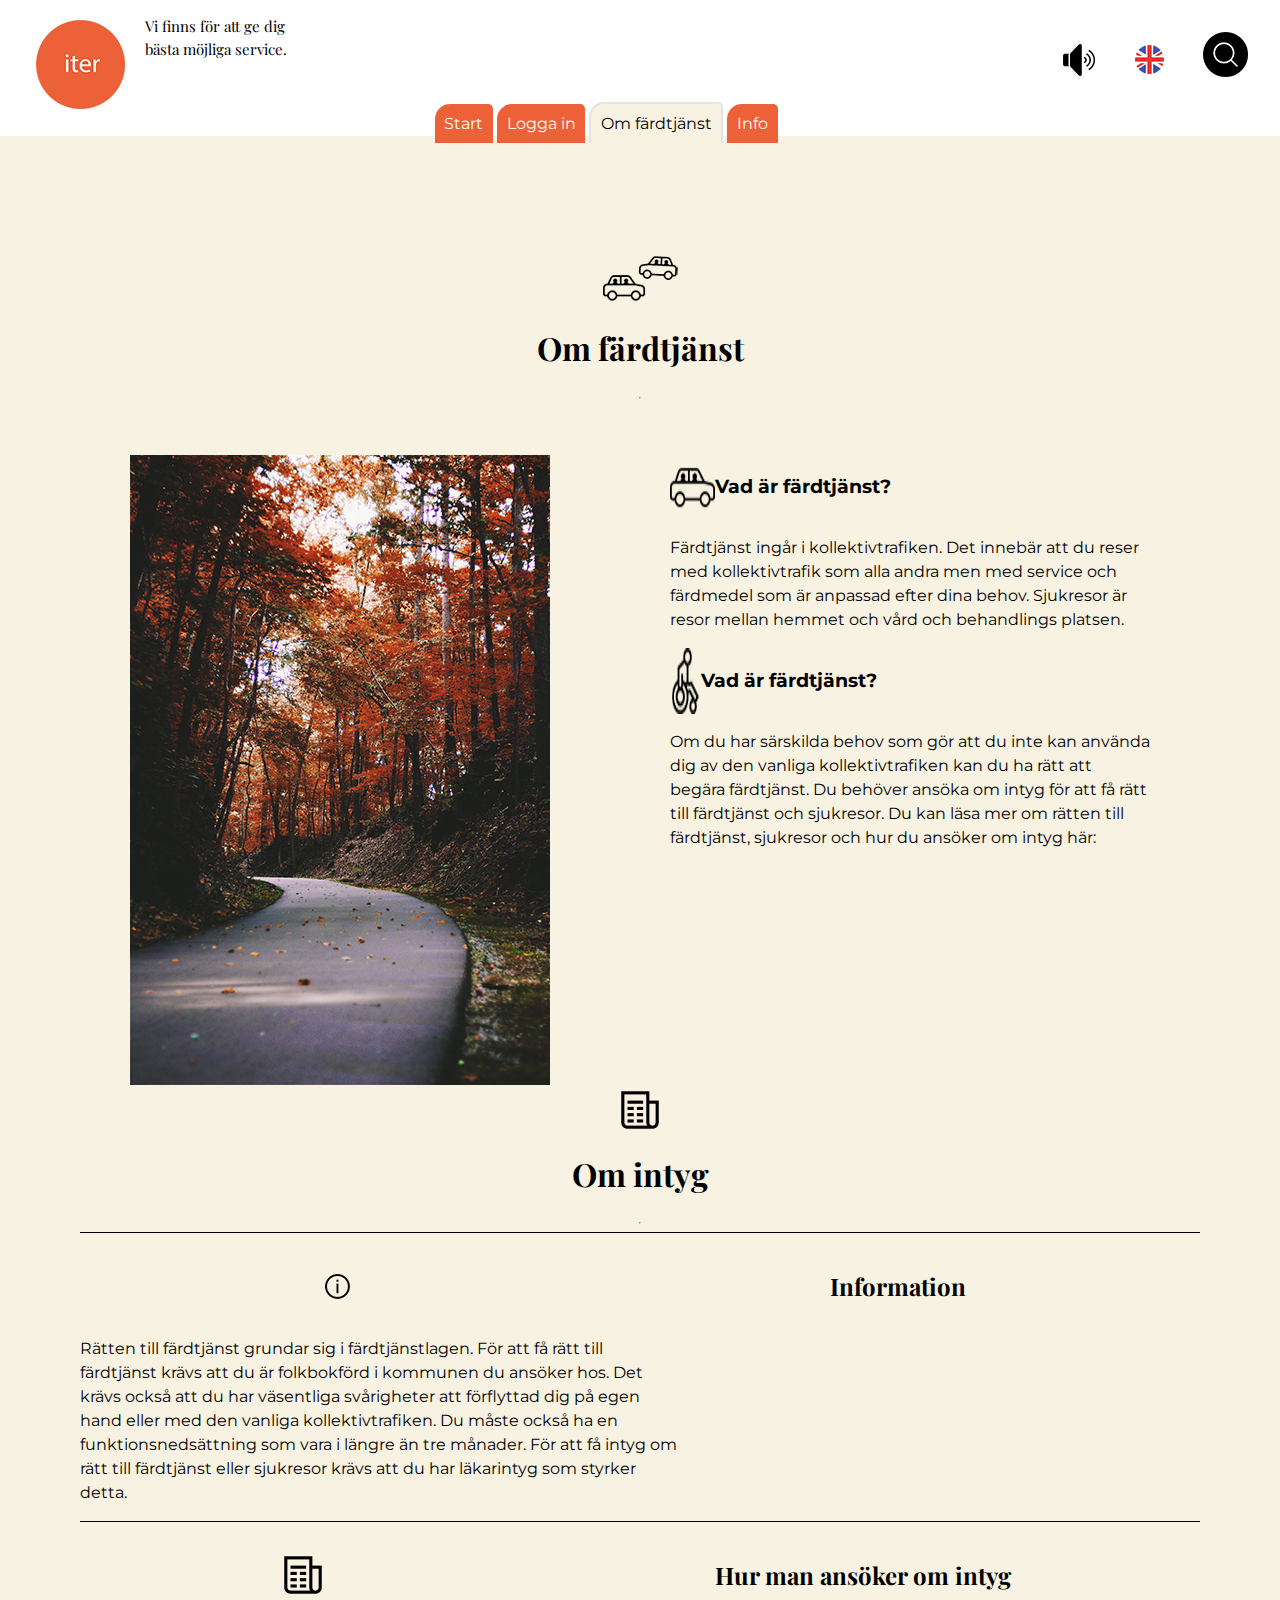
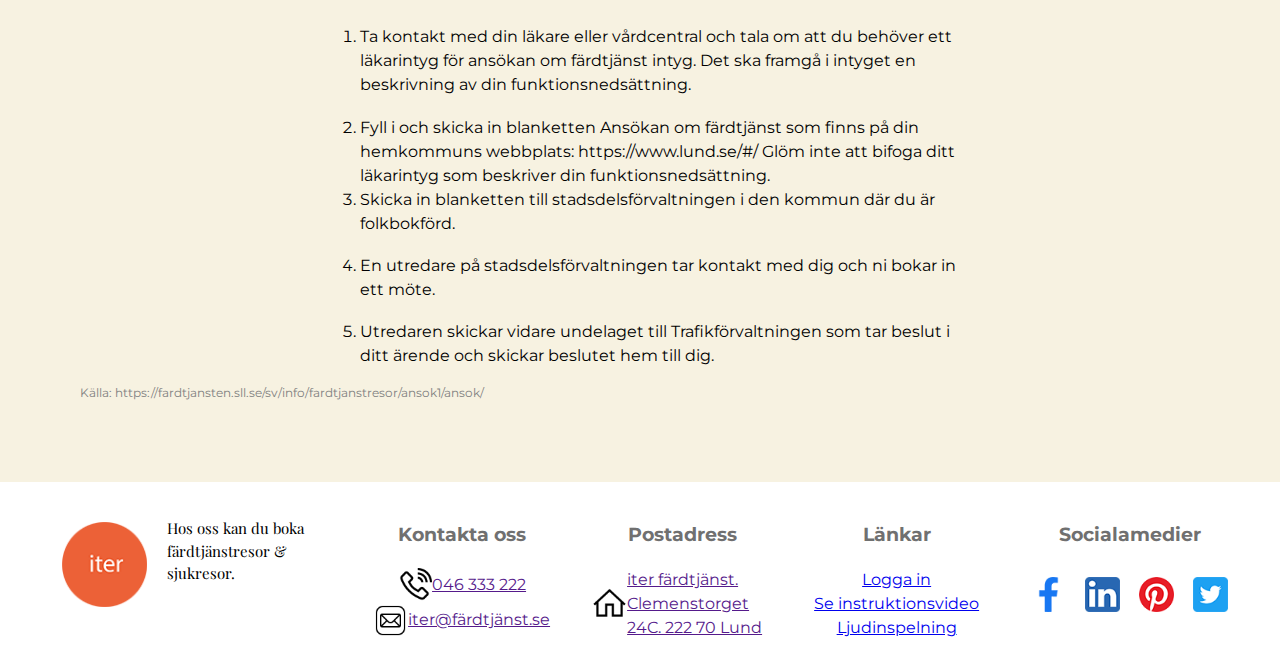
==== about.html @ 93d80b5a "Webbanvänbarhet" ====
<!DOCTYPE html>
<html lang="sv">

<head>
    <!--*** Projekt webbanvändbarehet by Cristina Löfqvist Mid Sweden university Jan 2021 ***-->
    <meta charset="UTF-8">
    <meta name="viewport" content="width=device-width, initial-scale=1.0">
    <link rel="stylesheet" type="text/css" href="./Assets/styles.css" />
    <script src="https://ajax.googleapis.com/ajax/libs/jquery/3.5.1/jquery.min.js"></script>
    <script src="./index.js"></script>
    <title>Projekt färdtjänst</title>
</head>

<body onresize="toggleOpen('burgerMenu','mainNav', 'flex' )">
    <header class="flexbox flex-justify-space-between">
        <div class="logoPitch flexbox">
            <a href="index.html" class="logotype"><img src='./Assets/logo.png' alt="logotype" /></a>
            <p class="pitch">Vi finns för att ge dig
                bästa möjliga
                service.</p>
        </div>
        <div class="flexbox flex-direction-column flex-justify-flex-end">
        <nav class="mainNav" id="mainNav">
           <a href="index.html">Start</a>
            <a href="login.html">Logga in</a>
            <span class="Lighter"><a href="about.html">Om färdtjänst</a></span>
            <a href="info.html">Info</a>
        </nav>
    </div>
        <!--Burger meny toggles open when window resize-->
        <div id="burgerMenu" onclick="toggleOpen('burgerMenu','mainNav','flex')">
            <div class="burgerBun"></div>
            <div class="burgerBun"></div>
            <div class="burgerBun"></div>
        </div>

        <div class="rightHeader">
            <img src="./Assets/icons8-sound-50.png" alt="icon of speaker">
            <img src="./Assets/icons8-great-britain-48.png" alt="flag of great britain">
            <img src="./Assets/search.png" alt="searchicon">
        </div>
    </header>
    <main>
        <div class="flexbox flex-direction-column flex-align-i-center">
            <img src="./Assets/returningcars.png" alt="icon of cars" />
            <h1>Om färdtjänst</h1>
            <hr>
        </div>
        <div class="aboutDiv">
            <img src="./Assets/elijah-m-henderson-DMED-sOt1Ak-unsplash.jpg" alt="phtograph ofroad in fall">
            <div>
                <article>
                    <div class="flexwrapperArticle">
                        <img src="./Assets/icons8-people-in-car-side-view-50.png" alt="icon of car"/>
                        <h3>Vad är färdtjänst?</h3>
                    </div>
                    <p>Färdtjänst ingår i kollektivtrafiken. Det innebär att du
                        reser med kollektivtrafik som alla andra men med service och färdmedel
                        som är anpassad efter dina behov.
                        Sjukresor är resor mellan hemmet och vård och behandlings platsen. </p>
                </article>
                <article>
                    <div class="flexwrapperArticle">
                        <img src="./Assets/disabled-people.png" alt="icon of person in wheelechair"/>
                        <h3>Vad är färdtjänst?</h3>
                    </div>
                    <p>Om du har särskilda behov som gör att du inte kan
                        använda dig av den vanliga kollektivtrafiken kan du
                        ha rätt att begära färdtjänst. Du behöver ansöka om
                        intyg för att få rätt till färdtjänst och sjukresor.
                        Du kan läsa mer om rätten till färdtjänst, sjukresor
                        och hur du ansöker
                        om intyg här:
                    </p>
                </article>
            </div>
        </div>
        <div class="flexbox flex-direction-column flex-align-i-center">
            <img src="./Assets/icons8-news-50.png" alt="icon of certificat"/>
            <h1>Om intyg</h1>
            <span><hr></span>
        </div>
        <div class="flexbox flex-direction-row flexbox flex-align-i-center flex-justify-space-around infoDiv">
            <img class="infoicon" src="./Assets/icons8-info-50.png" alt="icon of info"/>
            <h2>Information</h2>
        </div>
        <p class="flexbox flex-direction-column flexbox flex-align-i-center flex-justify-space-around"> Rätten till
            färdtjänst grundar sig i färdtjänstlagen.
            För att få rätt till färdtjänst krävs att du är folkbokförd i
            kommunen du ansöker hos. Det krävs också att du har väsentliga
            svårigheter att förflyttad dig på egen hand eller med den vanliga
            kollektivtrafiken. Du måste också ha en funktionsnedsättning som
            vara i längre än tre månader. För att få intyg om rätt till färdtjänst
            eller sjukresor krävs att du har läkarintyg som styrker detta.
        </p>


        <div class="flexbox flex-direction-row  flex-align-i-center flex-justify-space-around infoDiv">
            <img class="infoicon" src="./Assets/icons8-news-50.png" alt="icon of certificat" />
            <h2>Hur man ansöker om intyg</h2>
        </div>
        <ol class="flexbox flex-direction-column flexbox flex-align-i-center flex-justify-space-around">
            <li>Ta kontakt med din läkare eller vårdcentral och tala om att du behöver ett läkarintyg för ansökan
                om färdtjänst intyg. Det ska framgå i intyget en beskrivning av din funktionsnedsättning.</li>
            <br>
            <li>Fyll i och skicka in blanketten Ansökan om färdtjänst som finns på din hemkommuns webbplats:
                https://www.lund.se/#/
                Glöm inte att bifoga ditt läkarintyg som beskriver din funktionsnedsättning. </li>
            <li>Skicka in blanketten till stadsdelsförvaltningen i den kommun där du är folkbokförd. </li>
            <br>
            <li>En utredare på stadsdelsförvaltningen tar kontakt med dig och ni bokar in ett möte. </li>
            <br>
            <li>Utredaren skickar vidare undelaget till Trafikförvaltningen som tar beslut i ditt ärende och
                skickar beslutet hem till dig.
            </li>
        </ol>
        <p class="source">Källa: https://fardtjansten.sll.se/sv/info/fardtjanstresor/ansok1/ansok/</p>

    </main>
    <footer class="flexbox flex-justify-space-evenly">
        <div class=" logoPitch flexbox flex-direction-row">
            <img class="logo" src="./Assets/logo.png" alt="logotype">
            <div class="pitch">
                <p>Hos oss kan du boka färdtjänstresor & sjukresor.</p>
            </div>
        </div>
        <div class="footerMiddleDiv flexbox flex-direction-column flex-align-i-center">
            <h3>Kontakta oss</h3>
            <div class="flexbox flex-align-i-center flex-justify-space-around">
                <img src="./Assets/icons8-ringer-volume-50.png" alt="icon of phone">
                <a href="">046 333 222</a>
            </div>
            <div class="flexbox flex-align-i-center flex-justify-space-around">
                <img src="./Assets/icons8-mail-50.png" alt="icon of mail">
                <a href="">iter@färdtjänst.se</a>
            </div>
        </div>
        <div class=" maxWidth footerMiddleDiv flexbox flex-direction-column flex-align-i-center">
            <h3>Postadress</h3>
            <div class="flexbox flex-align-i-center flex-justify-space-around">
                <img src="./Assets/icons8-home-50.png" alt="icon of house">
                <a href="">iter färdtjänst. Clemenstorget 24C. 222 70 Lund</a>
            </div>
        </div>
        <div class="footerMiddleDiv flexbox flex-direction-column flex-align-i-center">
            <h3>Länkar</h3>
            <a href="login.html">Logga in</a>
            <a href="about.html">Se instruktionsvideo</a>
            <a href="info.html">Ljudinspelning</a>
        </div>
        <div class="footerMiddleDiv flexbox flex-align-i-center">
            
                <h3 class="flex-justify-center">Socialamedier</h3>
                <div class="socialMediaIcon flexbox flex-direction-row">
                <a href="https://www.facebook.com/"><img
                        src="./Assets/iconfinder_1_Facebook2_colored_svg_5296500.png" alt="facebookicon"></a>
                <a href="https://www.linkedin.com/"><img
                        src="./Assets/iconfinder_1_Linkedin_unofficial_colored_svg_5296501.png" alt="linkedin icon"></a>
                <a href="https://www.pinterest.com/"><img
                        src="./Assets/iconfinder_1_Pinterest_colored_svg_5296503.png" alt="pinterest icon"></a>
                <a href="https://www.twitter.com/"><img
                        src="./Assets/iconfinder_1_Twitter3_colored_svg_5296516.png" alt="twitter icon"></a>
            </div>
        </div>
    </footer>

</body>

</html>
---- Assets/styles.css ----
@import url('./normalize-browser.css');
@import url('./flexbox-style-template.css');
@import url('https://fonts.googleapis.com/css2?family=Montserrat:ital,wght@0,100;0,300;0,400;0,500;0,600;0,900;1,100;1,300;1,500;1,600;1,900&family=Playfair+Display:ital,wght@0,400;0,800;0,900;1,400;1,500;1,600;1,900&display=swap');
/*** Projekt webbanvändbarehet by Cristina Löfqvist Mid Sweden university Jan 2021 ***/

body {
    background-color: #f7f2e1;
    width: 100%;
}

h3, label, button, li {
    font-family: 'Montserrat', sans-serif;
    max-width: 600px;
    line-height: 150%;
}

footer h1, footer h2, footer h3, footer h4 {
    color: #707070;
}

.logo {
    max-width: 85px;
    max-height: 85px;
}

h1, h2, h4, h5, h6, .pitch, .pitch p {
    font-family: 'Playfair Display', serif;
}

#fontII {
    font-family: 'Montserrat', sans-serif;
    font-style: bold;
}

p, a {
    font-family: 'Montserrat', sans-serif;
    max-width: 600px;
    line-height: 150%;
}

.logotype {
    height: fit-content;
}

.pitch {
    max-width: 164px;
    font-size: 15px;
    line-height: 150%;
}

.logoPitch {
    width: fit-content;
    height: fit-content;
}

.logoPitch img {
    padding: 20px;
}

header, footer {
    background-color: white;
}

.w-100 {
    width: 100%;
}

.w-50 {
    width: 50%;
}

.w-25 {
    width: 25%;
}

.w-40 {
    width: 40%;
}

.mainNav a {
    background-color: #EC6137;
    color: #FEFCF6;
    padding: 0.6em;
    border-radius: 15px 5px 0px 0px;
}

.mainNav a:link {
    text-decoration: none;
}

.mainNav a:hover {
    border-style: solid;
    border-color: #EC6137;
    background-color: #FEFCF6;
    color: black;
}

nav .Lighter a {
    border-top: 2px solid;
    border-left: 2px solid;
    border-right: 2px solid;
    border-bottom: 0px solid;
    border-color: #E4E4E4;
    background-color: #f7f2e1;
    color: black;
}

.Lighter a:hover {
    background-color: #E4E4E4;
    color: black;
    border-style: none;
}

.rightHeader img {
    padding-left: 2em;
}

#firtsMainImg {
    max-width: 295px;
    max-height: 295px;
    float: right;
}

.maxWidth {
    max-width: 180px;
}

main {
    margin: 5em;
    margin-top: 7em;
}

.mainFirstPage p {
    max-width: 550px;
}

.socialMediaIcon img {
    padding: 0.6em;
    height: 45px;
    width: auto;
}

/*Style forcolored links in main homepage*/

#blue {
    background: rgba(204, 225, 224, 0.8);
    width: 234px;
    height: 152px;
    display: flex;
    flex-direction: column;
    align-items: center;
    justify-content: center;
    margin: 2em;
}

#green {
    background: rgba(83, 94, 99, 0.8);
    width: 234px;
    height: 152px;
    display: flex;
    flex-direction: column;
    align-items: center;
    justify-content: center;
    margin: 2em;
    color: white;
}

#pink {
    background: rgba(247, 193, 189, 0.8);
    width: 234px;
    height: 152px;
    display: flex;
    flex-direction: column;
    align-items: center;
    justify-content: center;
    margin: 2em;
   
}

#purple {
    background: rgba(89, 60, 93, 0.8);
    width: 234px;
    height: 152px;
    display: flex;
    flex-direction: column;
    justify-content: center;
    align-items: center;
    margin: 2em;
    color: white;
}

#orange {
    background: rgba(236, 97, 55, 0.8);
    width: 234px;
    height: 152px;
    display: flex;
    flex-direction: column;
    align-items: center;
    justify-content: center;
    margin: 2em;
}

#orange:hover {
    background: rgba(236, 97, 55, 1.0);
} 
#green:hover{
    background: rgba(83, 94, 99, 1.0);
} 
#purple:hover{
    background: rgba(89, 60, 93, 1.0);
}
#pink:hover {
    background: rgba(247, 193, 189, 1.0);
}


#blue:hover {
    background: rgba(204, 225, 224, 1.0);
}

#orange a, #purple a, #green a {
    color: white;
}

.coloredLinks a {
    font-size: 20;
    font-weight: 500;
    max-width: 150px;
    text-align: center;
}

.coloredLinks a:hover {
    cursor: pointer;
    background-color: transparent;
}

.coloredLinks {
    justify-content: center;
    padding-bottom: 2em;
}

.loginMain {
    flex-direction: column;
    align-items: center;
}

form label {
    margin-bottom: 7%;
}

form input {
    margin-bottom: 1.8em;
    padding: 0.5em;
    font-family: 'Montserrat', sans-serif;
    color: grey;
    font-size: 90%;
}

.loginButton {
    background-color: #EC6137;
    color: white;
    max-width: 100px;
    max-height: auto;
    padding: 0.5em;
    margin: 0.5em;
    border: 1px solid #c1bebb;
}

button:hover, .loginButton:hover {
    background-color: white;
    color: #EC6137;
    cursor: pointer;
}

button:focus, .loginButton:focus {
    background-color: #c1bebb;
    cursor: pointer;
}

.infoDiv {
    border-top: 1px solid;
    color: black;
    padding-top: 20px;
}

.infoBox {
    border: 2px solid #c1bebb;
    padding: 1em;
    margin: 0.6em;
    max-width: 333px;
    font-size: 14px;
}

.extrapadd {
    padding-top: 12%;
}

.infoBox img {
    margin-left: 40%;
}

.aboutDiv {
    margin-top: 3em;
}

ol li {
    line-height: 150%;
}

.source {
    color: grey;
    font-size: 12px;
}

.infopageTopmain {
    margin-bottom: 5%;
}

.arrow {
    padding-left: 10px;
    padding-right: 10px;
}

.depatrButton {
    padding: 13px 10px;
    background-color: #fff;
    border: 1px solid #c1bebb;
    color: #6e6055;
    border-radius: 4px;
}

fieldset {
    border: 0;
}

label, input {
    padding: 0.5em;
    color: black;
    border: 1px solid #c1bebb;
}

.time {
    padding: 0.5em;
    color: black;
}

label {
    background-color: #E4E4E4;
}

input {
    background-color: #FFFFFF;
}

input ::placeholder {
    color: #E4E4E4;
    font-family: 'Playfair Display', serif;
}

.inputWrapper {
    display: -webkit-box;
    -webkit-box-orient: vertical;
    -webkit-line-clamp: 1;
    text-overflow: ellipsis;
}

.bokLabel {
    float: left;
    height: 18px;
}

.controls {
    margin-left: 0px;
}

.tmeselect-container {
    margin-left: 1.5em;
}

.selectWrapper {
    margin: 2em;
    border-radius: 4px;
    color: black;
}

.selectWrapper label {
    height: 19px;
}

#quantity {
    max-width: 50px;
}

.no-style {
    border-style: none;
    background-color: #f7f2e1;
}

.infoP {
    font-size: 14px;
    padding-top: 5%;
}

.infoicon {
    padding: 0.5em;
}

.bokboardTable {
    border: 1px solid #c1bebb;
}

.bokboardTable {
    background-color: #FFFFFF;
    border: 1px solid #c1bebb;
    padding: 1em;
    color: black;
    font-family: 'Montserrat', sans-serif;
}

.bokboardTable th, .bokboardTable td {
    padding: 20px;
}

.bokboardTableButton {
    border-radius: 45px;
    padding: 10px;
    background-color: #FFFFFF;
    box-shadow: 1px 2px #c1bebb;
}

.bokboardTableButton:hover {
    background-color: #EB6036;
    color: #FFFFFF;
}

/*flex grid structure*/

.flexGridContainer {
    display: grid;
    grid-template-columns: repeat(12, 1fr);
    grid-template-rows: 200px, auto, 200px;
    height: 100%;
    grid-template-areas: "h h h h h h h h h h h h" "m m m m m m m m m m m m" "f f f f f f f f f f f f";
}

header {
    grid-area: h;
    padding-left: 1em;
}

.rightHeader {
    padding-right: 2em;
    padding-top: 2em;
}

#maincontent {
    grid-area: m;
}

footer {
    grid-area: f;
    padding-bottom: 20px;
    padding-top: 20px;
}

.footerMiddleDiv img {
    max-height: 35px;
    max-width: 35px;
}

.extras {
    background-color: #FFFFFF;
}


/*mobile screens*/

@media only screen and (max-width:500px) {
    header {
        flex-direction: column;
    }
    footer {
        flex-direction: column;
        align-items: center;
    }
    .socialMediaIcon {
        flex-direction: column;
    }
    .firstPageMain, .mainFirstPage {
        display: flex;
        flex-direction: column;
    }
    .coloredLinks {
        flex-direction: column;
        align-items: center;
    }
    .infoBoxWrapper {
        flex-direction: column;
    }
    .alternativContainer {
        border: 2px solid #c1bebb;
        margin: 2em;
        padding: 2em;
    }

    .extras {
        flex-direction: column;
    }
    .fellow {
        padding:20px;
    }


}

/*tablet screen size*/

@media only screen and (min-width: 501px) and (max-width:799px) {
    header {
        flex-direction: column;
    }
    footer {
        flex-direction: column;
        align-items: center;
    }
    .firstPageMain, .mainFirstPage {
        display: flex;
        flex-direction: column;
        align-items: center;
    }
    #burgerMenu {
        height: 40px;
        width: 35px;
        display: flex;
        flex-direction: column;
        justify-content: space-evenly;
        z-index: 1001;
        padding: 5px;
    }
    #burgerMenu:hover {
        cursor: pointer;
    }
    .burgerBun {
        height: 4px;
        width: 100%;
        background: black;
        border-radius: 3px;
        transition: all 0.3s linear;
        position: relative;
        transform-origin: 1px;
        z-index: 1001;
    }
    #mainNav {
        transition: transform 0.3s ease-in-out;
        width: 300px;
        z-index: 2;
    }
    .coloredLinks {
        flex-direction: column;
    }
    .infoBoxWrapper {
        flex-direction: column;
    }
    .alternativContainer {
        border: 2px solid #c1bebb;
        margin: 2em;
        padding: 2em;
    }
    .fellow {
        padding:20px;
    }


    .extras {
        flex-direction: column;
    }
    #mainimg{
        width:100%;
        height:auto;
    }
}

/*Large screens*/

@media only screen and (min-width: 800px) {
    .footerMiddleDiv {
        flex-direction: column;
        align-items: center;
    }
    footer {
        flex-direction: row;
    }
    .coloredLinks {
        flex-direction: row;
    }
    .flexwrapperArticle {
        display: flex;
        flex-direction: row;
    }
    .aboutDiv {
        display: flex;
        justify-content: center;
        flex-direction: row;
    }
    .aboutDiv article {
        margin-left: 20%;
    }
    .infoBoxWrapper {
        flex-direction: row;
    }
    .alternativContainer {
        border: 2px solid #c1bebb;
        margin: 2em;
        padding: 2em;
        width: 40%;
    }
    .somepadding {
        margin-right: 1em;
    }
    .fellow {
        margin-bottom: 40px;
        padding-left: 40px;
        padding-right: 20px;
        padding-top:8px;
    }
    
    .dog {
        padding-right: 50px;
        padding-bottom:20px;
    }
    .extras {
        flex-direction: row;
    }

    .mainFirstPage {
        padding-left: 3em;
        font-size: 120%;
        margin-top: 4em;
    }

}
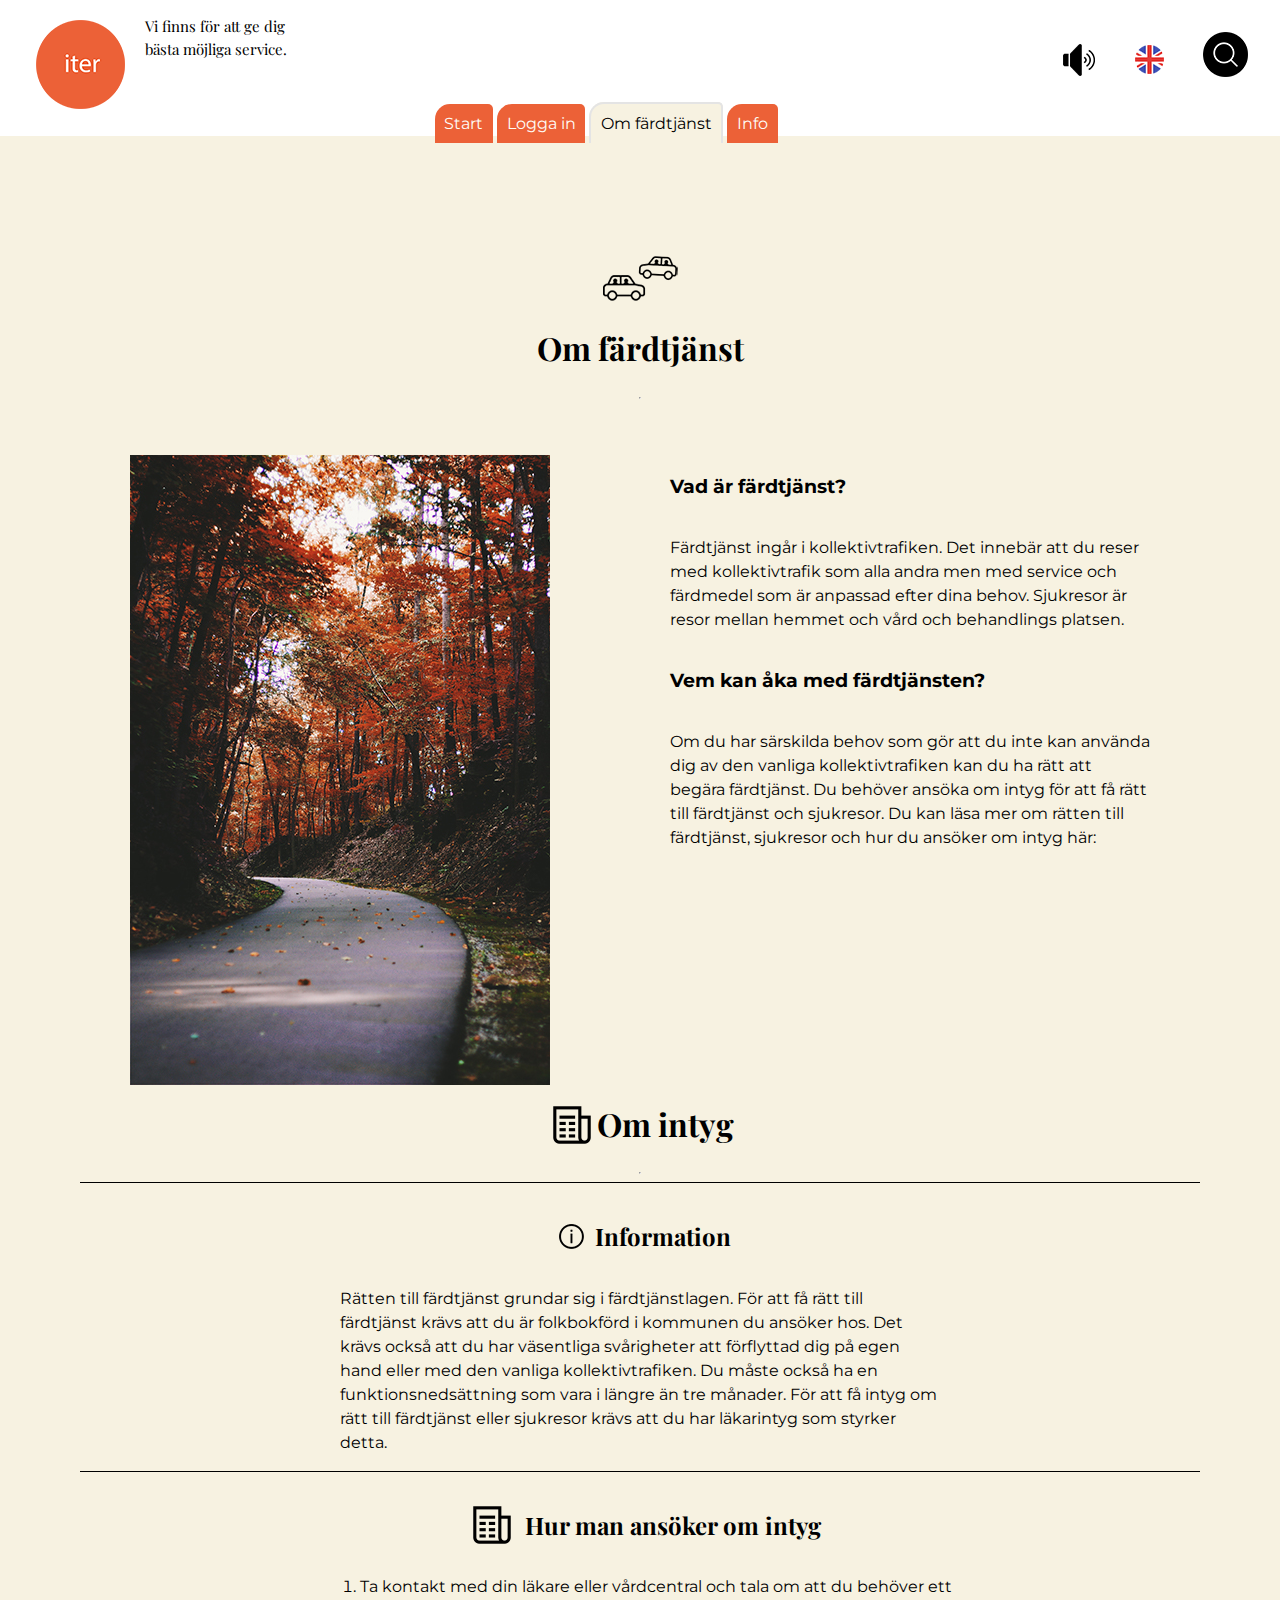
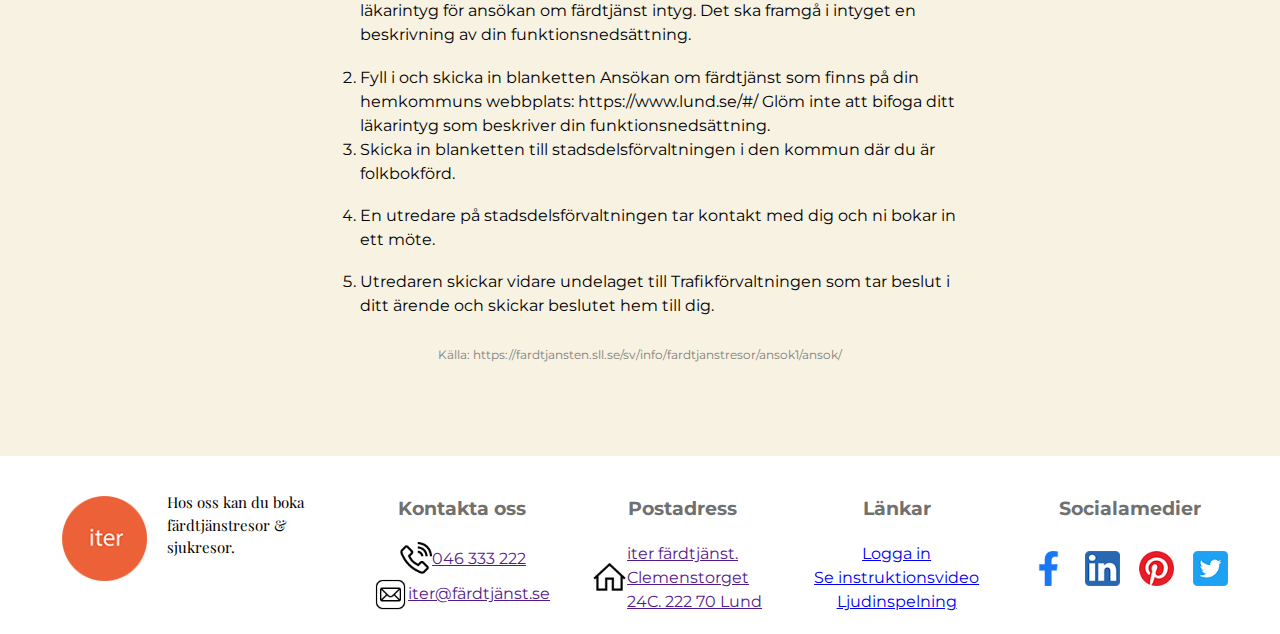
==== commit b24af544: "updates" ====
--- a/about.html
+++ b/about.html
@@ -20,13 +20,13 @@
                 service.</p>
         </div>
         <div class="flexbox flex-direction-column flex-justify-flex-end">
-        <nav class="mainNav" id="mainNav">
-           <a href="index.html">Start</a>
-            <a href="login.html">Logga in</a>
-            <span class="Lighter"><a href="about.html">Om färdtjänst</a></span>
-            <a href="info.html">Info</a>
-        </nav>
-    </div>
+            <nav class="mainNav" id="mainNav">
+                <a href="index.html">Start</a>
+                <a href="login.html">Logga in</a>
+                <span class="Lighter"><a href="about.html">Om färdtjänst</a></span>
+                <a href="info.html">Info</a>
+            </nav>
+        </div>
         <!--Burger meny toggles open when window resize-->
         <div id="burgerMenu" onclick="toggleOpen('burgerMenu','mainNav','flex')">
             <div class="burgerBun"></div>
@@ -51,7 +51,6 @@
             <div>
                 <article>
                     <div class="flexwrapperArticle">
-                        <img src="./Assets/icons8-people-in-car-side-view-50.png" alt="icon of car"/>
                         <h3>Vad är färdtjänst?</h3>
                     </div>
                     <p>Färdtjänst ingår i kollektivtrafiken. Det innebär att du
@@ -61,8 +60,7 @@
                 </article>
                 <article>
                     <div class="flexwrapperArticle">
-                        <img src="./Assets/disabled-people.png" alt="icon of person in wheelechair"/>
-                        <h3>Vad är färdtjänst?</h3>
+                        <h3>Vem kan åka med färdtjänsten?</h3>
                     </div>
                     <p>Om du har särskilda behov som gör att du inte kan
                         använda dig av den vanliga kollektivtrafiken kan du
@@ -76,46 +74,53 @@
             </div>
         </div>
         <div class="flexbox flex-direction-column flex-align-i-center">
-            <img src="./Assets/icons8-news-50.png" alt="icon of certificat"/>
-            <h1>Om intyg</h1>
-            <span><hr></span>
+            <div class="flexbox flex-direction-row flex-align-i-center">
+                <img src="./Assets/icons8-news-50.png" alt="icon of certificat" />
+                <h1>Om intyg</h1>
+            </div>
+            <span>
+                <hr></span>
         </div>
-        <div class="flexbox flex-direction-row flexbox flex-align-i-center flex-justify-space-around infoDiv">
-            <img class="infoicon" src="./Assets/icons8-info-50.png" alt="icon of info"/>
-            <h2>Information</h2>
+        <div class="flexbox flex-direction-column flexbox flex-align-i-center flex-justify-space-around infoDiv">
+            <div class="flexbox flex-direction-row flex-align-i-center">
+
+                <img class="infoicon" src="./Assets/icons8-info-50.png" alt="icon of info" />
+                <h2>Information</h2>
+            </div>
+            <p class="flexbox flex-direction-column flexbox flex-align-i-center flex-justify-space-around"> Rätten till
+                färdtjänst grundar sig i färdtjänstlagen.
+                För att få rätt till färdtjänst krävs att du är folkbokförd i
+                kommunen du ansöker hos. Det krävs också att du har väsentliga
+                svårigheter att förflyttad dig på egen hand eller med den vanliga
+                kollektivtrafiken. Du måste också ha en funktionsnedsättning som
+                vara i längre än tre månader. För att få intyg om rätt till färdtjänst
+                eller sjukresor krävs att du har läkarintyg som styrker detta.
+            </p>
         </div>
-        <p class="flexbox flex-direction-column flexbox flex-align-i-center flex-justify-space-around"> Rätten till
-            färdtjänst grundar sig i färdtjänstlagen.
-            För att få rätt till färdtjänst krävs att du är folkbokförd i
-            kommunen du ansöker hos. Det krävs också att du har väsentliga
-            svårigheter att förflyttad dig på egen hand eller med den vanliga
-            kollektivtrafiken. Du måste också ha en funktionsnedsättning som
-            vara i längre än tre månader. För att få intyg om rätt till färdtjänst
-            eller sjukresor krävs att du har läkarintyg som styrker detta.
-        </p>
 
+        <div class="flexbox flex-direction-column flex-align-i-center flex-justify-space-around infoDiv">
+            <div class="flexbox flex-direction-row flex-align-i-center">
 
-        <div class="flexbox flex-direction-row  flex-align-i-center flex-justify-space-around infoDiv">
-            <img class="infoicon" src="./Assets/icons8-news-50.png" alt="icon of certificat" />
-            <h2>Hur man ansöker om intyg</h2>
+                <img class="infoicon" src="./Assets/icons8-news-50.png" alt="icon of certificat" />
+                <h2>Hur man ansöker om intyg</h2>
+            </div>
+            <ol class="flexbox flex-direction-column flexbox flex-align-i-center flex-justify-space-around">
+                <li>Ta kontakt med din läkare eller vårdcentral och tala om att du behöver ett läkarintyg för ansökan
+                    om färdtjänst intyg. Det ska framgå i intyget en beskrivning av din funktionsnedsättning.</li>
+                <br>
+                <li>Fyll i och skicka in blanketten Ansökan om färdtjänst som finns på din hemkommuns webbplats:
+                    https://www.lund.se/#/
+                    Glöm inte att bifoga ditt läkarintyg som beskriver din funktionsnedsättning. </li>
+                <li>Skicka in blanketten till stadsdelsförvaltningen i den kommun där du är folkbokförd. </li>
+                <br>
+                <li>En utredare på stadsdelsförvaltningen tar kontakt med dig och ni bokar in ett möte. </li>
+                <br>
+                <li>Utredaren skickar vidare undelaget till Trafikförvaltningen som tar beslut i ditt ärende och
+                    skickar beslutet hem till dig.
+                </li>
+            </ol>
+            <p class="source">Källa: https://fardtjansten.sll.se/sv/info/fardtjanstresor/ansok1/ansok/</p>
         </div>
-        <ol class="flexbox flex-direction-column flexbox flex-align-i-center flex-justify-space-around">
-            <li>Ta kontakt med din läkare eller vårdcentral och tala om att du behöver ett läkarintyg för ansökan
-                om färdtjänst intyg. Det ska framgå i intyget en beskrivning av din funktionsnedsättning.</li>
-            <br>
-            <li>Fyll i och skicka in blanketten Ansökan om färdtjänst som finns på din hemkommuns webbplats:
-                https://www.lund.se/#/
-                Glöm inte att bifoga ditt läkarintyg som beskriver din funktionsnedsättning. </li>
-            <li>Skicka in blanketten till stadsdelsförvaltningen i den kommun där du är folkbokförd. </li>
-            <br>
-            <li>En utredare på stadsdelsförvaltningen tar kontakt med dig och ni bokar in ett möte. </li>
-            <br>
-            <li>Utredaren skickar vidare undelaget till Trafikförvaltningen som tar beslut i ditt ärende och
-                skickar beslutet hem till dig.
-            </li>
-        </ol>
-        <p class="source">Källa: https://fardtjansten.sll.se/sv/info/fardtjanstresor/ansok1/ansok/</p>
-
     </main>
     <footer class="flexbox flex-justify-space-evenly">
         <div class=" logoPitch flexbox flex-direction-row">
@@ -149,17 +154,17 @@
             <a href="info.html">Ljudinspelning</a>
         </div>
         <div class="footerMiddleDiv flexbox flex-align-i-center">
-            
-                <h3 class="flex-justify-center">Socialamedier</h3>
-                <div class="socialMediaIcon flexbox flex-direction-row">
-                <a href="https://www.facebook.com/"><img
-                        src="./Assets/iconfinder_1_Facebook2_colored_svg_5296500.png" alt="facebookicon"></a>
+
+            <h3 class="flex-justify-center">Socialamedier</h3>
+            <div class="socialMediaIcon flexbox flex-direction-row">
+                <a href="https://www.facebook.com/"><img src="./Assets/iconfinder_1_Facebook2_colored_svg_5296500.png"
+                        alt="facebookicon"></a>
                 <a href="https://www.linkedin.com/"><img
                         src="./Assets/iconfinder_1_Linkedin_unofficial_colored_svg_5296501.png" alt="linkedin icon"></a>
-                <a href="https://www.pinterest.com/"><img
-                        src="./Assets/iconfinder_1_Pinterest_colored_svg_5296503.png" alt="pinterest icon"></a>
-                <a href="https://www.twitter.com/"><img
-                        src="./Assets/iconfinder_1_Twitter3_colored_svg_5296516.png" alt="twitter icon"></a>
+                <a href="https://www.pinterest.com/"><img src="./Assets/iconfinder_1_Pinterest_colored_svg_5296503.png"
+                        alt="pinterest icon"></a>
+                <a href="https://www.twitter.com/"><img src="./Assets/iconfinder_1_Twitter3_colored_svg_5296516.png"
+                        alt="twitter icon"></a>
             </div>
         </div>
     </footer>
--- a/Assets/styles.css
+++ b/Assets/styles.css
@@ -138,6 +138,11 @@
     padding: 0.6em;
     height: 45px;
     width: auto;
+}
+
+.icon {
+    width: 45px;
+    height:45px;
 }
 
 /*Style forcolored links in main homepage*/
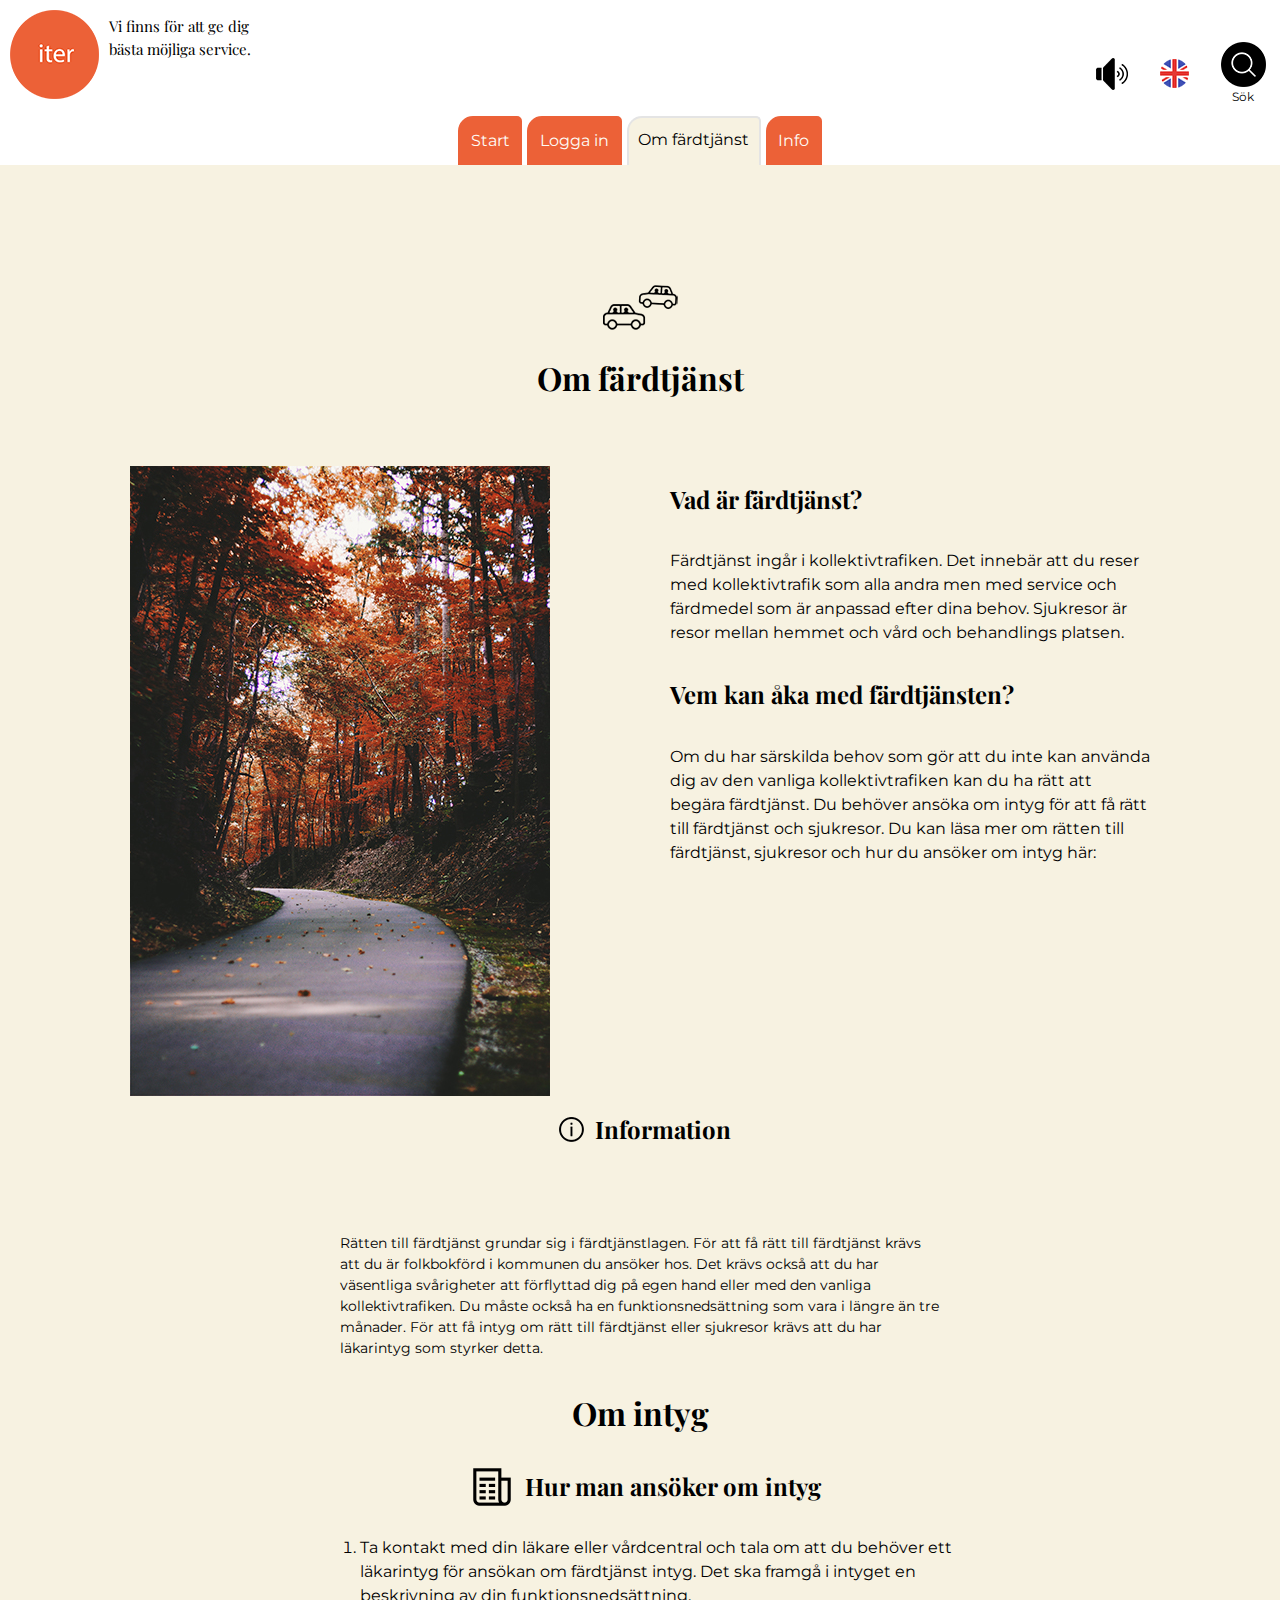
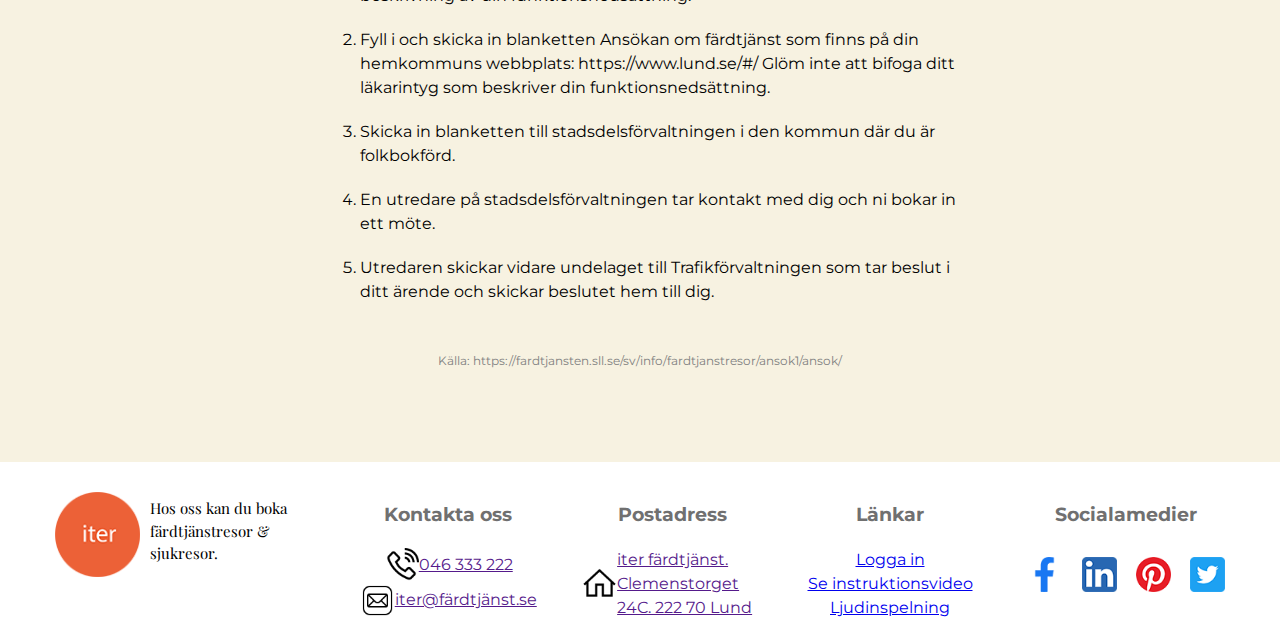
==== commit ac36204e: "validated" ====
--- a/about.html
+++ b/about.html
@@ -11,47 +11,53 @@
     <title>Projekt färdtjänst</title>
 </head>
 
-<body onresize="toggleOpen('burgerMenu','mainNav', 'flex' )">
+<body>
     <header class="flexbox flex-justify-space-between">
-        <div class="logoPitch flexbox">
-            <a href="index.html" class="logotype"><img src='./Assets/logo.png' alt="logotype" /></a>
-            <p class="pitch">Vi finns för att ge dig
-                bästa möjliga
-                service.</p>
+        <div class="flexbox flex-align-i-center flex-direction-row flex-justify-space-between w-100">
+            <div class="logoPitch flexbox">
+                <a href="index.html" class="logotype"><img src='./Assets/logo.png' alt="logotype" /></a>
+                <p class="pitch">Vi finns för att ge dig
+                    bästa möjliga
+                    service.</p>
+            </div>
+            <!--Burger meny toggles open when window resize-->
+
+
+            <div class="rightHeader flexbox flex-direction-row flex-justify-space-around flex-align-i-center">
+                <img src="./Assets/icons8-sound-50.png" alt="icon of speaker">
+                <img src="./Assets/icons8-great-britain-48.png" alt="flag of great britain">
+
+                <div class="flexbox flex-direction-column flex-align-i-center">
+                    <img class="searchIcon" src="./Assets/search.png" alt="searchicon">
+                    <span class="search">Sök</span>
+                </div>
+            </div>
         </div>
-        <div class="flexbox flex-direction-column flex-justify-flex-end">
-            <nav class="mainNav" id="mainNav">
-                <a href="index.html">Start</a>
-                <a href="login.html">Logga in</a>
-                <span class="Lighter"><a href="about.html">Om färdtjänst</a></span>
-                <a href="info.html">Info</a>
-            </nav>
-        </div>
-        <!--Burger meny toggles open when window resize-->
-        <div id="burgerMenu" onclick="toggleOpen('burgerMenu','mainNav','flex')">
+        <div id="burgerMenu" onclick="toggleOpen('burgerMenu','mainNav')">
             <div class="burgerBun"></div>
             <div class="burgerBun"></div>
             <div class="burgerBun"></div>
         </div>
-
-        <div class="rightHeader">
-            <img src="./Assets/icons8-sound-50.png" alt="icon of speaker">
-            <img src="./Assets/icons8-great-britain-48.png" alt="flag of great britain">
-            <img src="./Assets/search.png" alt="searchicon">
+        <div class="flexbox flex-direction-column flex-align-i-center w-100">
+            <nav class="mainNav" id="mainNav">
+                <a href="index.html">Start</a>
+                <a href="login.html">Logga in</a>
+                <a class="Lighter"  href="about.html">Om färdtjänst</a>
+                <a href="info.html">Info</a>
+            </nav>
         </div>
     </header>
     <main>
         <div class="flexbox flex-direction-column flex-align-i-center">
             <img src="./Assets/returningcars.png" alt="icon of cars" />
             <h1>Om färdtjänst</h1>
-            <hr>
         </div>
         <div class="aboutDiv">
             <img src="./Assets/elijah-m-henderson-DMED-sOt1Ak-unsplash.jpg" alt="phtograph ofroad in fall">
             <div>
                 <article>
                     <div class="flexwrapperArticle">
-                        <h3>Vad är färdtjänst?</h3>
+                        <h2>Vad är färdtjänst?</h2>
                     </div>
                     <p>Färdtjänst ingår i kollektivtrafiken. Det innebär att du
                         reser med kollektivtrafik som alla andra men med service och färdmedel
@@ -60,7 +66,7 @@
                 </article>
                 <article>
                     <div class="flexwrapperArticle">
-                        <h3>Vem kan åka med färdtjänsten?</h3>
+                        <h2>Vem kan åka med färdtjänsten?</h2>
                     </div>
                     <p>Om du har särskilda behov som gör att du inte kan
                         använda dig av den vanliga kollektivtrafiken kan du
@@ -75,19 +81,10 @@
         </div>
         <div class="flexbox flex-direction-column flex-align-i-center">
             <div class="flexbox flex-direction-row flex-align-i-center">
-                <img src="./Assets/icons8-news-50.png" alt="icon of certificat" />
-                <h1>Om intyg</h1>
-            </div>
-            <span>
-                <hr></span>
-        </div>
-        <div class="flexbox flex-direction-column flexbox flex-align-i-center flex-justify-space-around infoDiv">
-            <div class="flexbox flex-direction-row flex-align-i-center">
-
                 <img class="infoicon" src="./Assets/icons8-info-50.png" alt="icon of info" />
                 <h2>Information</h2>
             </div>
-            <p class="flexbox flex-direction-column flexbox flex-align-i-center flex-justify-space-around"> Rätten till
+            <p class="infoP"> Rätten till
                 färdtjänst grundar sig i färdtjänstlagen.
                 För att få rätt till färdtjänst krävs att du är folkbokförd i
                 kommunen du ansöker hos. Det krävs också att du har väsentliga
@@ -97,24 +94,28 @@
                 eller sjukresor krävs att du har läkarintyg som styrker detta.
             </p>
         </div>
-
-        <div class="flexbox flex-direction-column flex-align-i-center flex-justify-space-around infoDiv">
+        <div class="flexbox flex-direction-column flex-align-i-center">
+            <div class="flexbox flex-direction-row flex-align-i-center">
+                <h1>Om intyg</h1>
+            </div>
+        </div>
+        <div class="flexbox flex-direction-column flex-align-i-center flex-justify-space-around">
             <div class="flexbox flex-direction-row flex-align-i-center">
 
                 <img class="infoicon" src="./Assets/icons8-news-50.png" alt="icon of certificat" />
                 <h2>Hur man ansöker om intyg</h2>
             </div>
-            <ol class="flexbox flex-direction-column flexbox flex-align-i-center flex-justify-space-around">
+            <ol class="flexbox flex-direction-column flexbox flex-align-i-center flex-justify-space-around paddingBottom">
                 <li>Ta kontakt med din läkare eller vårdcentral och tala om att du behöver ett läkarintyg för ansökan
                     om färdtjänst intyg. Det ska framgå i intyget en beskrivning av din funktionsnedsättning.</li>
-                <br>
+            
                 <li>Fyll i och skicka in blanketten Ansökan om färdtjänst som finns på din hemkommuns webbplats:
                     https://www.lund.se/#/
                     Glöm inte att bifoga ditt läkarintyg som beskriver din funktionsnedsättning. </li>
                 <li>Skicka in blanketten till stadsdelsförvaltningen i den kommun där du är folkbokförd. </li>
-                <br>
+        
                 <li>En utredare på stadsdelsförvaltningen tar kontakt med dig och ni bokar in ett möte. </li>
-                <br>
+            
                 <li>Utredaren skickar vidare undelaget till Trafikförvaltningen som tar beslut i ditt ärende och
                     skickar beslutet hem till dig.
                 </li>
--- a/Assets/styles.css
+++ b/Assets/styles.css
@@ -27,9 +27,13 @@
     font-family: 'Playfair Display', serif;
 }
 
-#fontII {
+#fontII, .search {
     font-family: 'Montserrat', sans-serif;
-    font-style: bold;
+}
+
+.search {
+    font-size: 12px;
+    padding: 3px;
 }
 
 p, a {
@@ -54,7 +58,7 @@
 }
 
 .logoPitch img {
-    padding: 20px;
+    padding: 10px;
 }
 
 header, footer {
@@ -80,8 +84,18 @@
 .mainNav a {
     background-color: #EC6137;
     color: #FEFCF6;
+    border-style: solid;
+    border-color: #EC6138;
     padding: 0.6em;
     border-radius: 15px 5px 0px 0px;
+    margin-left: 5px;
+}
+.mainNav a:last-child{
+    margin-right: 5px;
+}
+.mainNav {
+    display: flex;
+    flex-direction: row;
 }
 
 .mainNav a:link {
@@ -89,13 +103,12 @@
 }
 
 .mainNav a:hover {
-    border-style: solid;
-    border-color: #EC6137;
+
     background-color: #FEFCF6;
     color: black;
 }
 
-nav .Lighter a {
+nav .Lighter {
     border-top: 2px solid;
     border-left: 2px solid;
     border-right: 2px solid;
@@ -105,14 +118,10 @@
     color: black;
 }
 
-.Lighter a:hover {
+.Lighter:hover {
     background-color: #E4E4E4;
     color: black;
     border-style: none;
-}
-
-.rightHeader img {
-    padding-left: 2em;
 }
 
 #firtsMainImg {
@@ -142,7 +151,7 @@
 
 .icon {
     width: 45px;
-    height:45px;
+    height: 45px;
 }
 
 /*Style forcolored links in main homepage*/
@@ -179,7 +188,6 @@
     align-items: center;
     justify-content: center;
     margin: 2em;
-   
 }
 
 #purple {
@@ -207,18 +215,20 @@
 
 #orange:hover {
     background: rgba(236, 97, 55, 1.0);
-} 
-#green:hover{
+}
+
+#green:hover {
     background: rgba(83, 94, 99, 1.0);
-} 
-#purple:hover{
+}
+
+#purple:hover {
     background: rgba(89, 60, 93, 1.0);
 }
+
 #pink:hover {
     background: rgba(247, 193, 189, 1.0);
 }
 
-
 #blue:hover {
     background: rgba(204, 225, 224, 1.0);
 }
@@ -228,7 +238,7 @@
 }
 
 .coloredLinks a {
-    font-size: 20;
+    font-size: 20px;
     font-weight: 500;
     max-width: 150px;
     text-align: center;
@@ -265,7 +275,7 @@
     background-color: #EC6137;
     color: white;
     max-width: 100px;
-    max-height: auto;
+    height: auto;
     padding: 0.5em;
     margin: 0.5em;
     border: 1px solid #c1bebb;
@@ -315,6 +325,7 @@
 .source {
     color: grey;
     font-size: 12px;
+    overflow-wrap: anywhere;
 }
 
 .infopageTopmain {
@@ -322,8 +333,8 @@
 }
 
 .arrow {
-    padding-left: 10px;
-    padding-right: 10px;
+    padding-left: 5px;
+    padding-right: 5px;
 }
 
 .depatrButton {
@@ -362,12 +373,6 @@
     font-family: 'Playfair Display', serif;
 }
 
-.inputWrapper {
-    display: -webkit-box;
-    -webkit-box-orient: vertical;
-    -webkit-line-clamp: 1;
-    text-overflow: ellipsis;
-}
 
 .bokLabel {
     float: left;
@@ -412,6 +417,7 @@
 
 .bokboardTable {
     border: 1px solid #c1bebb;
+    width: 100%;
 }
 
 .bokboardTable {
@@ -431,6 +437,11 @@
     padding: 10px;
     background-color: #FFFFFF;
     box-shadow: 1px 2px #c1bebb;
+    display: flex;
+    align-items: center;
+}
+.paddingBottom li{
+    padding-bottom: 20px;
 }
 
 .bokboardTableButton:hover {
@@ -438,23 +449,23 @@
     color: #FFFFFF;
 }
 
+
 /*flex grid structure*/
 
 .flexGridContainer {
     display: grid;
     grid-template-columns: repeat(12, 1fr);
-    grid-template-rows: 200px, auto, 200px;
+    grid-template-rows: 200px  auto  200px;
     height: 100%;
     grid-template-areas: "h h h h h h h h h h h h" "m m m m m m m m m m m m" "f f f f f f f f f f f f";
 }
 
 header {
     grid-area: h;
-    padding-left: 1em;
 }
 
 .rightHeader {
-    padding-right: 2em;
+    width: 200px;
     padding-top: 2em;
 }
 
@@ -477,19 +488,41 @@
     background-color: #FFFFFF;
 }
 
+.firstPageMain {
+    margin-top: 50px;
+}
+
+#roadImg {
+    width: 300px;
+    height: 225px;
+}
 
 /*mobile screens*/
 
 @media only screen and (max-width:500px) {
+    .mainNav{
+        opacity: 0;
+        font-size: 50%;
+    }
+    main {
+        padding: 50px;
+        margin-top: 0px;
+        margin: 0px;
+    }
     header {
         flex-direction: column;
+        align-items: center;
+    }
+    header:nth-child(4) {
+        order: -1;
     }
     footer {
         flex-direction: column;
         align-items: center;
     }
-    .socialMediaIcon {
-        flex-direction: column;
+    .footerMiddleDiv {
+        flex-wrap: wrap;
+        justify-content: center;
     }
     .firstPageMain, .mainFirstPage {
         display: flex;
@@ -507,29 +540,13 @@
         margin: 2em;
         padding: 2em;
     }
-
     .extras {
         flex-direction: column;
     }
     .fellow {
-        padding:20px;
-    }
-
-
-}
-
-/*tablet screen size*/
-
-@media only screen and (min-width: 501px) and (max-width:799px) {
-    header {
-        flex-direction: column;
-    }
-    footer {
-        flex-direction: column;
-        align-items: center;
-    }
-    .firstPageMain, .mainFirstPage {
-        display: flex;
+        padding: 20px;
+    }
+    .infopageTopmain {
         flex-direction: column;
         align-items: center;
     }
@@ -555,13 +572,64 @@
         transform-origin: 1px;
         z-index: 1001;
     }
+    .mainImgWrapper {
+        width:100%;
+    }
+}
+
+#mainimg {
+    width: 100%;
+    height: auto;
+}
+
+/*tablet screen size*/
+
+@media only screen and (min-width: 501px) and (max-width:799px) {
+    .mainNav {
+        opacity: 0;
+    }
+    header {
+        flex-direction: column;
+        align-items: center;
+    }
+    footer {
+        flex-direction: column;
+        align-items: center;
+    }
+    .firstPageMain, .mainFirstPage {
+        display: flex;
+        flex-direction: column;
+        align-items: center;
+    }
+    #burgerMenu {
+        height: 40px;
+        width: 35px;
+        display: flex;
+        flex-direction: column;
+        justify-content: space-evenly;
+        z-index: 1001;
+        padding: 5px;
+    }
+    #burgerMenu:hover {
+        cursor: pointer;
+    }
+    .burgerBun {
+        height: 4px;
+        width: 100%;
+        background: black;
+        border-radius: 3px;
+        transition: all 0.3s linear;
+        position: relative;
+        transform-origin: 1px;
+        z-index: 1001;
+    }
     #mainNav {
         transition: transform 0.3s ease-in-out;
-        width: 300px;
         z-index: 2;
     }
     .coloredLinks {
         flex-direction: column;
+        align-items: center;
     }
     .infoBoxWrapper {
         flex-direction: column;
@@ -572,16 +640,13 @@
         padding: 2em;
     }
     .fellow {
-        padding:20px;
-    }
-
-
+        padding: 20px;
+    }
     .extras {
         flex-direction: column;
     }
-    #mainimg{
-        width:100%;
-        height:auto;
+    .mainImgWrapper {
+        width:50%;
     }
 }
 
@@ -617,7 +682,6 @@
         border: 2px solid #c1bebb;
         margin: 2em;
         padding: 2em;
-        width: 40%;
     }
     .somepadding {
         margin-right: 1em;
@@ -626,21 +690,26 @@
         margin-bottom: 40px;
         padding-left: 40px;
         padding-right: 20px;
-        padding-top:8px;
-    }
-    
+        padding-top: 8px;
+    }
     .dog {
         padding-right: 50px;
-        padding-bottom:20px;
+        padding-bottom: 20px;
     }
     .extras {
         flex-direction: row;
     }
-
     .mainFirstPage {
         padding-left: 3em;
         font-size: 120%;
-        margin-top: 4em;
-    }
-
-}+        margin-top: 2em;
+    }
+    header {
+        flex-direction: column;
+        align-items: center;
+    }
+    .mainImgWrapper {
+        width:50%;
+    }
+}
+
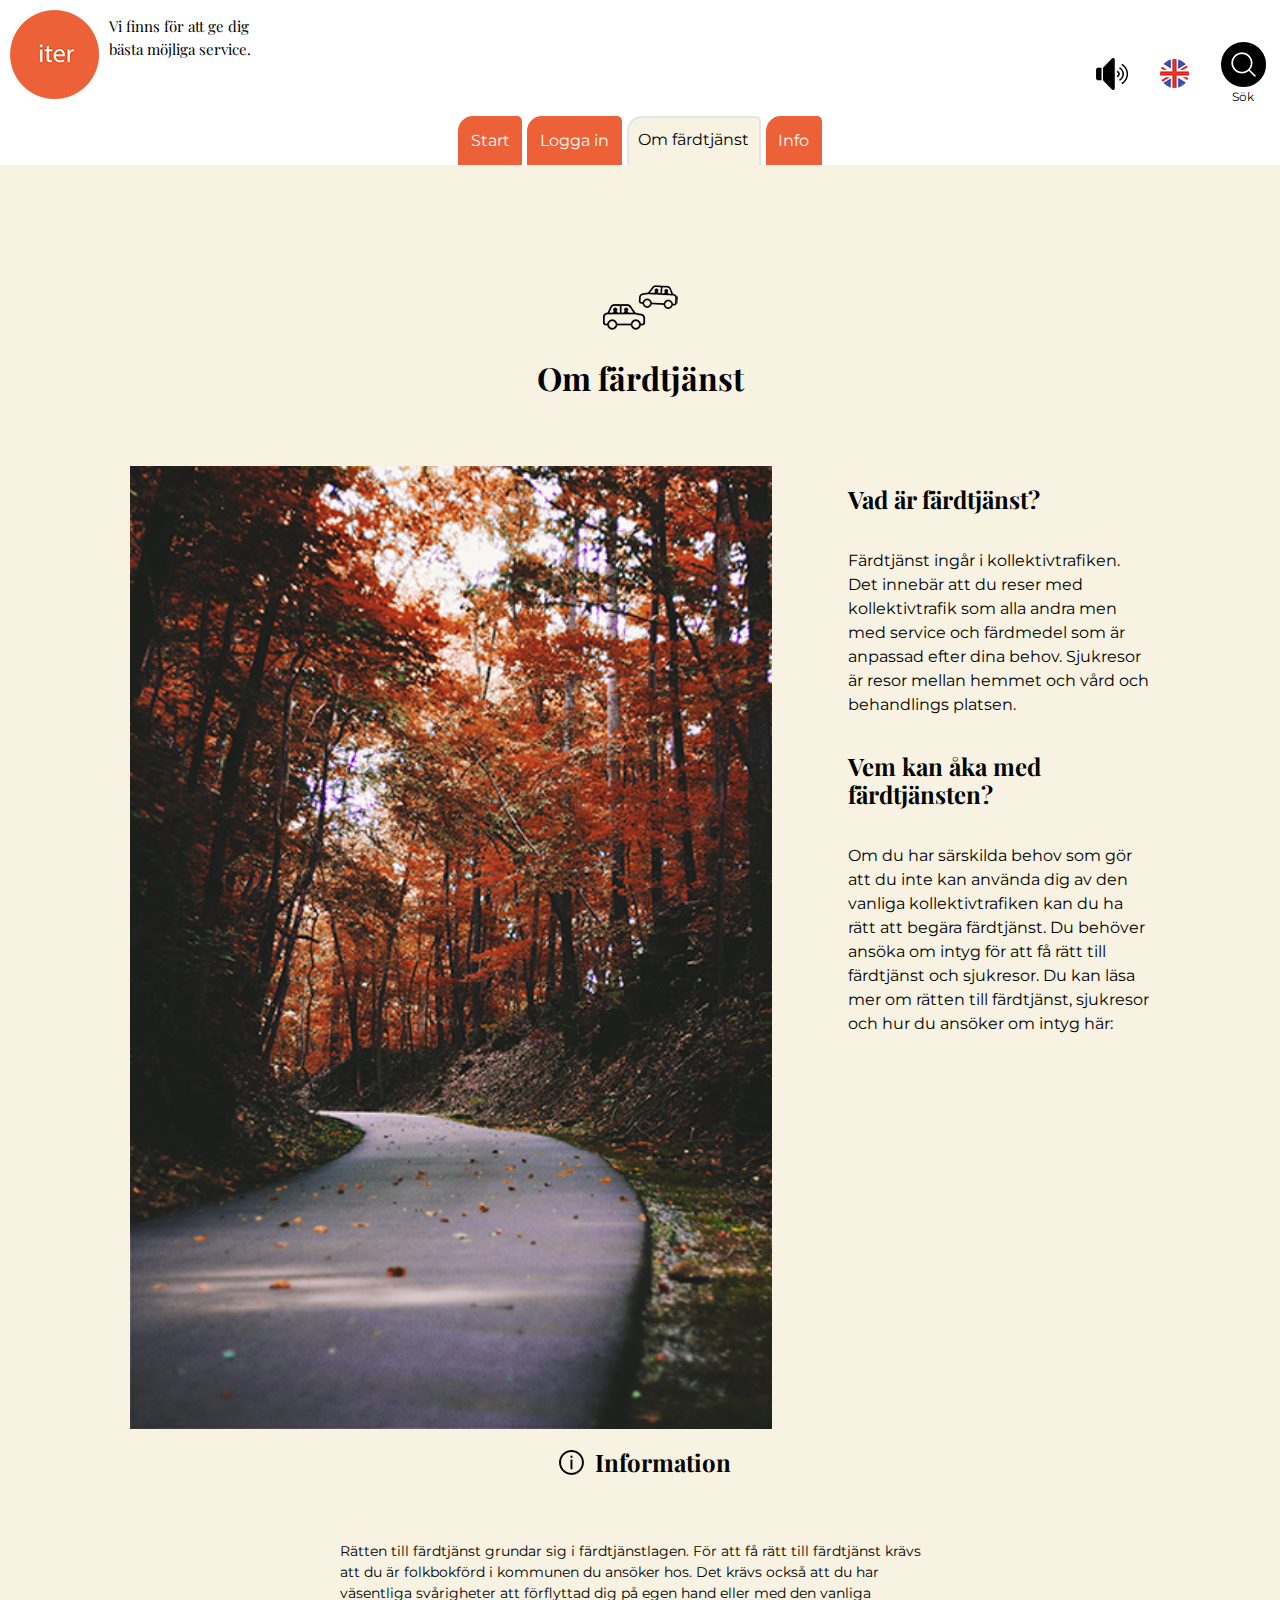
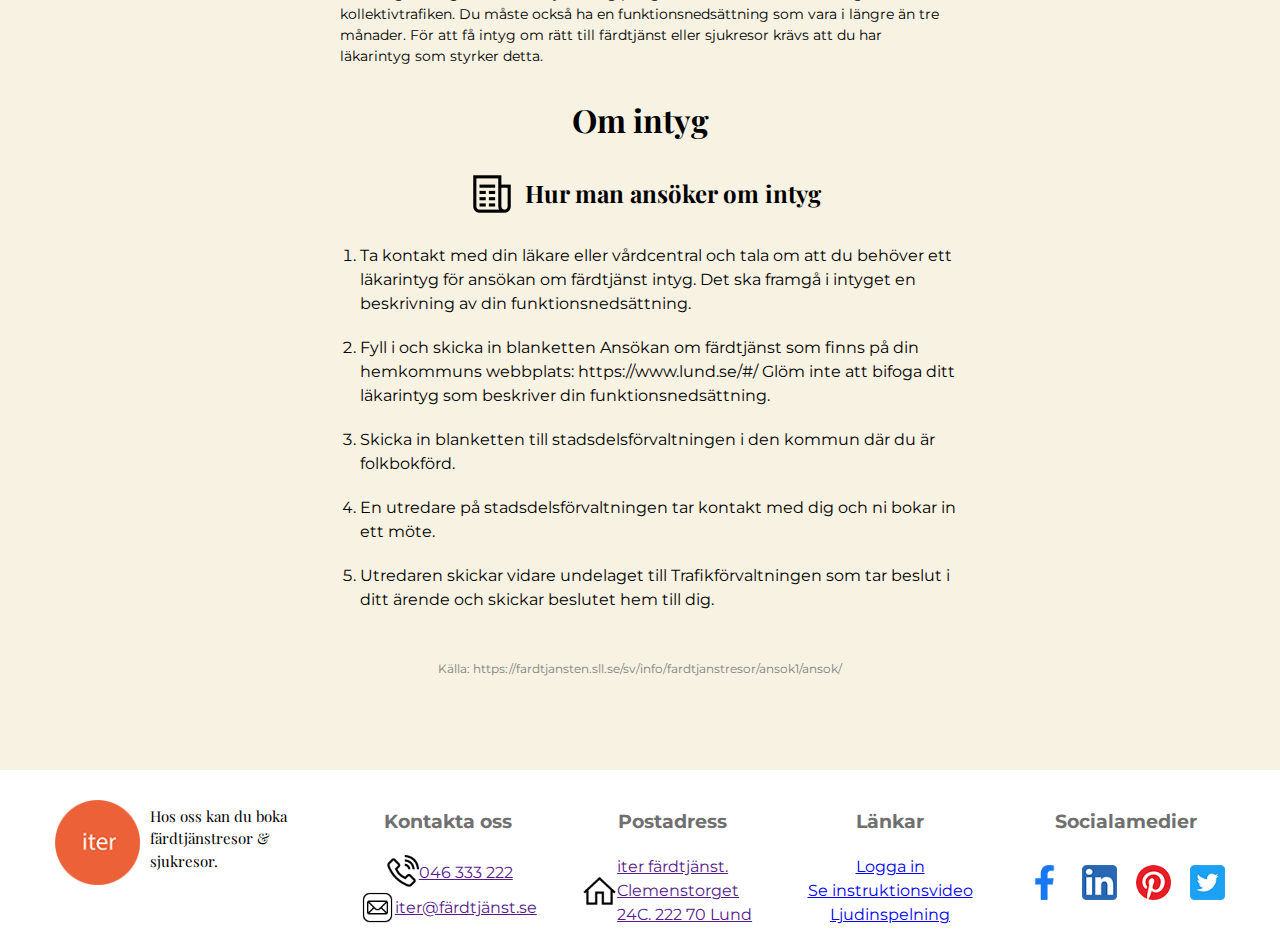
==== commit d180b293: "completary" ====
--- a/about.html
+++ b/about.html
@@ -33,11 +33,7 @@
                 </div>
             </div>
         </div>
-        <div id="burgerMenu" onclick="toggleOpen('burgerMenu','mainNav')">
-            <div class="burgerBun"></div>
-            <div class="burgerBun"></div>
-            <div class="burgerBun"></div>
-        </div>
+ 
         <div class="flexbox flex-direction-column flex-align-i-center w-100">
             <nav class="mainNav" id="mainNav">
                 <a href="index.html">Start</a>
--- a/Assets/styles.css
+++ b/Assets/styles.css
@@ -8,6 +8,11 @@
     width: 100%;
 }
 
+tr {
+    display: flex;
+    justify-content: space-evenly;
+}
+
 h3, label, button, li {
     font-family: 'Montserrat', sans-serif;
     max-width: 600px;
@@ -16,6 +21,10 @@
 
 footer h1, footer h2, footer h3, footer h4 {
     color: #707070;
+}
+
+td {
+    text-align: center;
 }
 
 .logo {
@@ -90,9 +99,11 @@
     border-radius: 15px 5px 0px 0px;
     margin-left: 5px;
 }
-.mainNav a:last-child{
+
+.mainNav a:last-child {
     margin-right: 5px;
 }
+
 .mainNav {
     display: flex;
     flex-direction: row;
@@ -103,7 +114,6 @@
 }
 
 .mainNav a:hover {
-
     background-color: #FEFCF6;
     color: black;
 }
@@ -159,58 +169,48 @@
 #blue {
     background: rgba(204, 225, 224, 0.8);
     width: 234px;
-    height: 152px;
     display: flex;
     flex-direction: column;
     align-items: center;
     justify-content: center;
-    margin: 2em;
 }
 
 #green {
     background: rgba(83, 94, 99, 0.8);
     width: 234px;
-    height: 152px;
     display: flex;
     flex-direction: column;
     align-items: center;
     justify-content: center;
-    margin: 2em;
     color: white;
 }
 
 #pink {
     background: rgba(247, 193, 189, 0.8);
     width: 234px;
-    height: 152px;
     display: flex;
     flex-direction: column;
     align-items: center;
     justify-content: center;
-    margin: 2em;
 }
 
 #purple {
     background: rgba(89, 60, 93, 0.8);
     width: 234px;
-    height: 152px;
     display: flex;
     flex-direction: column;
     justify-content: center;
     align-items: center;
-    margin: 2em;
     color: white;
 }
 
 #orange {
     background: rgba(236, 97, 55, 0.8);
     width: 234px;
-    height: 152px;
     display: flex;
     flex-direction: column;
     align-items: center;
     justify-content: center;
-    margin: 2em;
 }
 
 #orange:hover {
@@ -250,7 +250,7 @@
 }
 
 .coloredLinks {
-    justify-content: center;
+    justify-content: space-evenly;
     padding-bottom: 2em;
 }
 
@@ -306,6 +306,12 @@
     font-size: 14px;
 }
 
+.coloredLinks div {
+    min-height: 152px;
+    height: 152px;
+    min-width: 230px;
+}
+
 .extrapadd {
     padding-top: 12%;
 }
@@ -316,6 +322,15 @@
 
 .aboutDiv {
     margin-top: 3em;
+}
+
+#ater {
+    margin-right: 5px;
+}
+
+.aboutDiv img {
+    width: 100%;
+    height: auto;
 }
 
 ol li {
@@ -349,7 +364,29 @@
     border: 0;
 }
 
-label, input {
+#days div {
+    display: flex;
+    flex-direction: row;
+    align-items: center;
+}
+
+#days div label {
+    margin-left: 10px;
+}
+
+#days {
+    display: flex;
+    flex-direction: column;
+    justify-content: space-evenly;
+}
+
+label {
+    padding: 10px;
+    color: black;
+    border: 1px solid #c1bebb;
+}
+
+input {
     padding: 0.5em;
     color: black;
     border: 1px solid #c1bebb;
@@ -373,9 +410,7 @@
     font-family: 'Playfair Display', serif;
 }
 
-
 .bokLabel {
-    float: left;
     height: 18px;
 }
 
@@ -429,7 +464,7 @@
 }
 
 .bokboardTable th, .bokboardTable td {
-    padding: 20px;
+    padding: 10px;
 }
 
 .bokboardTableButton {
@@ -440,7 +475,8 @@
     display: flex;
     align-items: center;
 }
-.paddingBottom li{
+
+.paddingBottom li {
     padding-bottom: 20px;
 }
 
@@ -449,19 +485,26 @@
     color: #FFFFFF;
 }
 
+#bokRound {
+    max-width: 280px;
+}
 
 /*flex grid structure*/
 
 .flexGridContainer {
     display: grid;
     grid-template-columns: repeat(12, 1fr);
-    grid-template-rows: 200px  auto  200px;
+    grid-template-rows: 200px auto 200px;
     height: 100%;
     grid-template-areas: "h h h h h h h h h h h h" "m m m m m m m m m m m m" "f f f f f f f f f f f f";
 }
 
 header {
     grid-area: h;
+}
+
+#firtsMainImg {
+    width: 100%;
 }
 
 .rightHeader {
@@ -497,15 +540,70 @@
     height: 225px;
 }
 
+.from-to {
+    display: flex;
+    flex-direction: row;
+    align-items: center;
+    justify-content: space-evenly;
+}
+
+.date-booking {
+    display: flex;
+    flex-direction: row;
+    align-items: center;
+    justify-content: space-evenly;
+}
+
 /*mobile screens*/
 
 @media only screen and (max-width:500px) {
-    .mainNav{
-        opacity: 0;
+    #availablity {
+        width: 100%;
+    }
+    #confirmHeading {
+        font-size: 1.5em;
+        max-width: 280px;
+    }
+    #availablity h2 {
+        font-size: 1.2em;
+        max-width: 280px;
+    }
+    .bokDiv {
+        display: flex;
+        flex-direction: column;
+        align-items: center;
+    }
+    .mainNav {
         font-size: 50%;
     }
+    .bokDiv {
+        width: 100%;
+    }
+    .rightHeader img {
+        height: 25px;
+        width: 25px;
+    }
+    .searchIcon {
+        width: 35px;
+        height: 35px;
+    }
+    .bokboardTable th, .bokboardTable td {
+        font-size: 80%;
+    }
+    .date-booking {
+        display: flex;
+        flex-direction: column;
+        align-items: center;
+        justify-content: space-evenly;
+    }
+    .from-to {
+        display: flex;
+        flex-direction: column;
+        align-items: center;
+        justify-content: space-evenly;
+    }
     main {
-        padding: 50px;
+        padding: 20px;
         margin-top: 0px;
         margin: 0px;
     }
@@ -527,10 +625,16 @@
     .firstPageMain, .mainFirstPage {
         display: flex;
         flex-direction: column;
+        align-items: center;
+    }
+    .mainFirstPage {
+        width: 100%
     }
     .coloredLinks {
         flex-direction: column;
         align-items: center;
+        justify-content: space-between;
+        height: 1000px;
     }
     .infoBoxWrapper {
         flex-direction: column;
@@ -538,7 +642,7 @@
     .alternativContainer {
         border: 2px solid #c1bebb;
         margin: 2em;
-        padding: 2em;
+        padding: 10px;
     }
     .extras {
         flex-direction: column;
@@ -573,7 +677,7 @@
         z-index: 1001;
     }
     .mainImgWrapper {
-        width:100%;
+        width: 100%;
     }
 }
 
@@ -584,10 +688,7 @@
 
 /*tablet screen size*/
 
-@media only screen and (min-width: 501px) and (max-width:799px) {
-    .mainNav {
-        opacity: 0;
-    }
+@media only screen and (min-width: 501px) and (max-width:999px) {
     header {
         flex-direction: column;
         align-items: center;
@@ -623,13 +724,11 @@
         transform-origin: 1px;
         z-index: 1001;
     }
-    #mainNav {
-        transition: transform 0.3s ease-in-out;
-        z-index: 2;
-    }
     .coloredLinks {
         flex-direction: column;
         align-items: center;
+        justify-content: space-between;
+        height: 1000px;
     }
     .infoBoxWrapper {
         flex-direction: column;
@@ -645,14 +744,40 @@
     .extras {
         flex-direction: column;
     }
-    .mainImgWrapper {
-        width:50%;
+    .bokDiv {
+        display: flex;
+        flex-direction: row;
+        align-items: center;
     }
 }
 
 /*Large screens*/
 
-@media only screen and (min-width: 800px) {
+@media only screen and (max-width: 1200px) {
+    .coloredLinks {
+        flex-direction: column !important;
+        align-items: center;
+        justify-content: space-between;
+        height: 1000px;
+    }
+}
+
+@media only screen and (min-width: 1000px) {
+    .bokDiv {
+        display: flex;
+        flex-direction: row;
+        align-items: center;
+    }
+    .firstPageMain{
+        flex-direction: row;
+    }
+    main {
+        display: flex;
+        flex-wrap: wrap;
+        justify-content: center;
+        align-items: center;
+        flex-direction: column;
+    }
     .footerMiddleDiv {
         flex-direction: column;
         align-items: center;
@@ -708,8 +833,4 @@
         flex-direction: column;
         align-items: center;
     }
-    .mainImgWrapper {
-        width:50%;
-    }
-}
-
+}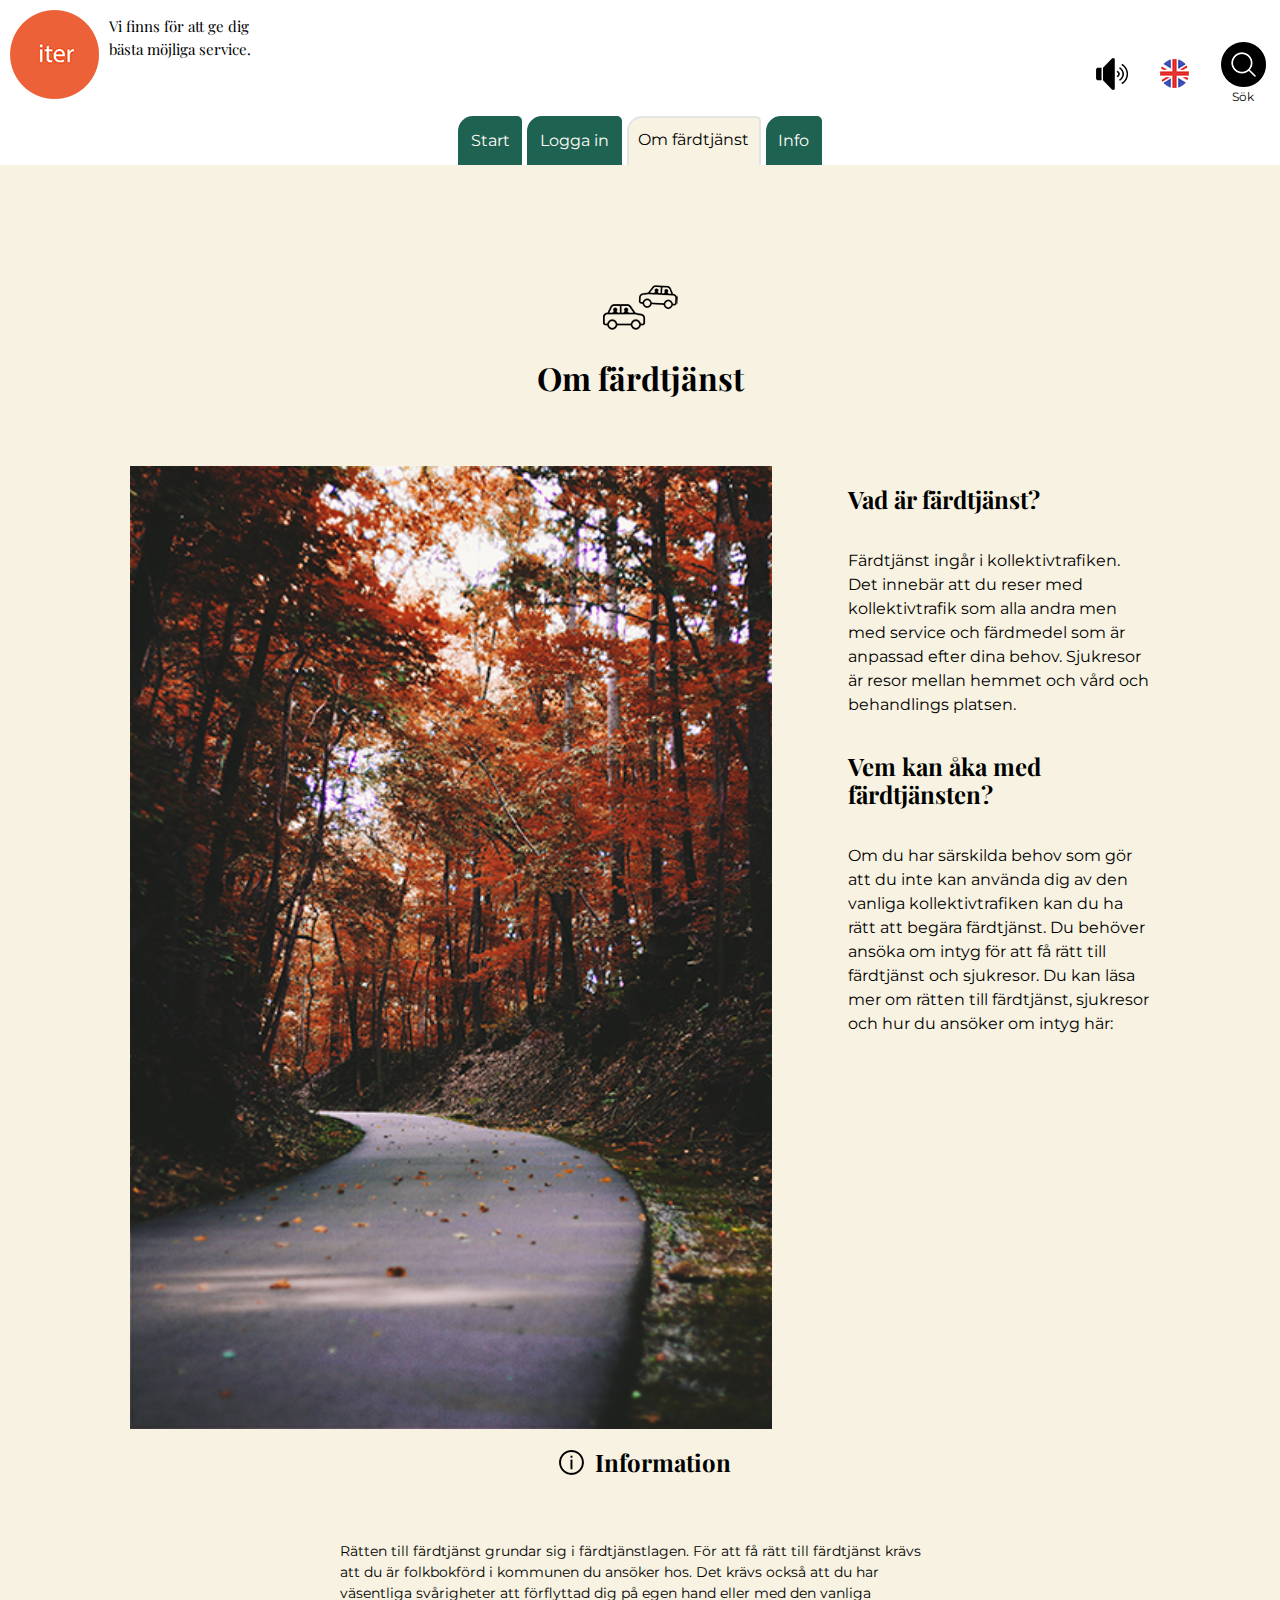
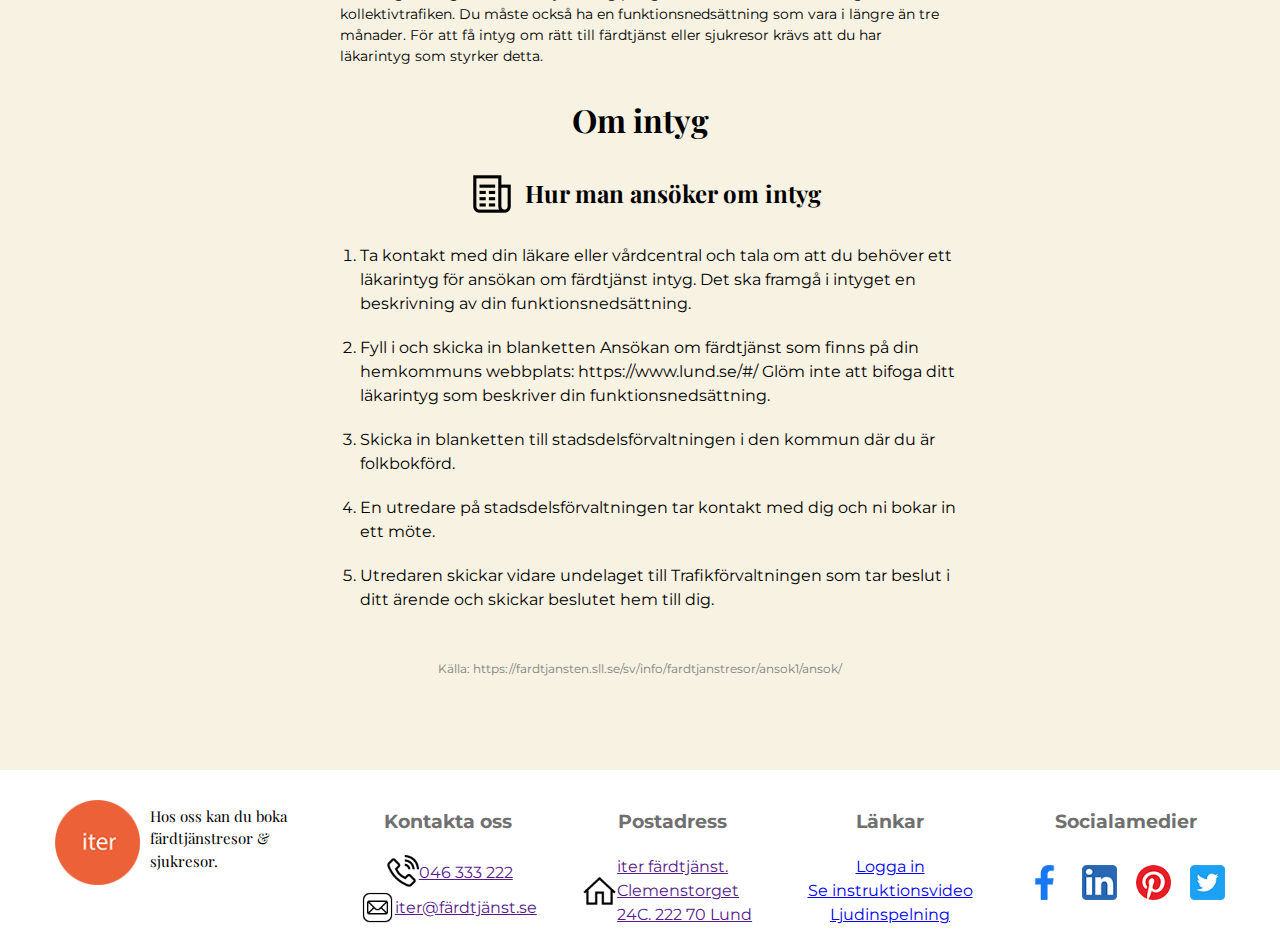
==== commit f1120126: "Alt text på svenska" ====
--- a/about.html
+++ b/about.html
@@ -15,7 +15,7 @@
     <header class="flexbox flex-justify-space-between">
         <div class="flexbox flex-align-i-center flex-direction-row flex-justify-space-between w-100">
             <div class="logoPitch flexbox">
-                <a href="index.html" class="logotype"><img src='./Assets/logo.png' alt="logotype" /></a>
+                <a href="index.html" class="logotype"><img src='./Assets/logo.png' alt="logotyp" /></a>
                 <p class="pitch">Vi finns för att ge dig
                     bästa möjliga
                     service.</p>
@@ -24,8 +24,8 @@
 
 
             <div class="rightHeader flexbox flex-direction-row flex-justify-space-around flex-align-i-center">
-                <img src="./Assets/icons8-sound-50.png" alt="icon of speaker">
-                <img src="./Assets/icons8-great-britain-48.png" alt="flag of great britain">
+                <img src="./Assets/icons8-sound-50.png" alt="ikon av högtalare">
+                <img src="./Assets/icons8-great-britain-48.png" alt="storbritaniens flagga">
 
                 <div class="flexbox flex-direction-column flex-align-i-center">
                     <img class="searchIcon" src="./Assets/search.png" alt="searchicon">
@@ -45,11 +45,11 @@
     </header>
     <main>
         <div class="flexbox flex-direction-column flex-align-i-center">
-            <img src="./Assets/returningcars.png" alt="icon of cars" />
+            <img src="./Assets/returningcars.png" alt="ikon av bilar" />
             <h1>Om färdtjänst</h1>
         </div>
         <div class="aboutDiv">
-            <img src="./Assets/elijah-m-henderson-DMED-sOt1Ak-unsplash.jpg" alt="phtograph ofroad in fall">
+            <img src="./Assets/elijah-m-henderson-DMED-sOt1Ak-unsplash.jpg" alt="fotografi av väg på hösten">
             <div>
                 <article>
                     <div class="flexwrapperArticle">
@@ -77,7 +77,7 @@
         </div>
         <div class="flexbox flex-direction-column flex-align-i-center">
             <div class="flexbox flex-direction-row flex-align-i-center">
-                <img class="infoicon" src="./Assets/icons8-info-50.png" alt="icon of info" />
+                <img class="infoicon" src="./Assets/icons8-info-50.png" alt="ikon av info" />
                 <h2>Information</h2>
             </div>
             <p class="infoP"> Rätten till
@@ -98,7 +98,7 @@
         <div class="flexbox flex-direction-column flex-align-i-center flex-justify-space-around">
             <div class="flexbox flex-direction-row flex-align-i-center">
 
-                <img class="infoicon" src="./Assets/icons8-news-50.png" alt="icon of certificat" />
+                <img class="infoicon" src="./Assets/icons8-news-50.png" alt="ikon av certifikat" />
                 <h2>Hur man ansöker om intyg</h2>
             </div>
             <ol class="flexbox flex-direction-column flexbox flex-align-i-center flex-justify-space-around paddingBottom">
@@ -121,7 +121,7 @@
     </main>
     <footer class="flexbox flex-justify-space-evenly">
         <div class=" logoPitch flexbox flex-direction-row">
-            <img class="logo" src="./Assets/logo.png" alt="logotype">
+            <img class="logo" src="./Assets/logo.png" alt="logotyp">
             <div class="pitch">
                 <p>Hos oss kan du boka färdtjänstresor & sjukresor.</p>
             </div>
@@ -129,18 +129,18 @@
         <div class="footerMiddleDiv flexbox flex-direction-column flex-align-i-center">
             <h3>Kontakta oss</h3>
             <div class="flexbox flex-align-i-center flex-justify-space-around">
-                <img src="./Assets/icons8-ringer-volume-50.png" alt="icon of phone">
+                <img src="./Assets/icons8-ringer-volume-50.png" alt="ikon av telefon">
                 <a href="">046 333 222</a>
             </div>
             <div class="flexbox flex-align-i-center flex-justify-space-around">
-                <img src="./Assets/icons8-mail-50.png" alt="icon of mail">
+                <img src="./Assets/icons8-mail-50.png" alt="ikon av brev">
                 <a href="">iter@färdtjänst.se</a>
             </div>
         </div>
         <div class=" maxWidth footerMiddleDiv flexbox flex-direction-column flex-align-i-center">
             <h3>Postadress</h3>
             <div class="flexbox flex-align-i-center flex-justify-space-around">
-                <img src="./Assets/icons8-home-50.png" alt="icon of house">
+                <img src="./Assets/icons8-home-50.png" alt="ikon av ett hus">
                 <a href="">iter färdtjänst. Clemenstorget 24C. 222 70 Lund</a>
             </div>
         </div>
@@ -155,13 +155,13 @@
             <h3 class="flex-justify-center">Socialamedier</h3>
             <div class="socialMediaIcon flexbox flex-direction-row">
                 <a href="https://www.facebook.com/"><img src="./Assets/iconfinder_1_Facebook2_colored_svg_5296500.png"
-                        alt="facebookicon"></a>
+                        alt="facebook ikon"></a>
                 <a href="https://www.linkedin.com/"><img
-                        src="./Assets/iconfinder_1_Linkedin_unofficial_colored_svg_5296501.png" alt="linkedin icon"></a>
+                        src="./Assets/iconfinder_1_Linkedin_unofficial_colored_svg_5296501.png" alt="linkedin ikon"></a>
                 <a href="https://www.pinterest.com/"><img src="./Assets/iconfinder_1_Pinterest_colored_svg_5296503.png"
-                        alt="pinterest icon"></a>
+                        alt="pinterest ikon"></a>
                 <a href="https://www.twitter.com/"><img src="./Assets/iconfinder_1_Twitter3_colored_svg_5296516.png"
-                        alt="twitter icon"></a>
+                        alt="twitter ikon"></a>
             </div>
         </div>
     </footer>
--- a/Assets/styles.css
+++ b/Assets/styles.css
@@ -91,10 +91,10 @@
 }
 
 .mainNav a {
-    background-color: #EC6137;
+    background-color: #1e6251;
     color: #FEFCF6;
     border-style: solid;
-    border-color: #EC6138;
+    border-color: #1e6251;
     padding: 0.6em;
     border-radius: 15px 5px 0px 0px;
     margin-left: 5px;
@@ -272,7 +272,7 @@
 }
 
 .loginButton {
-    background-color: #EC6137;
+    background-color: #1e6251;
     color: white;
     max-width: 100px;
     height: auto;
